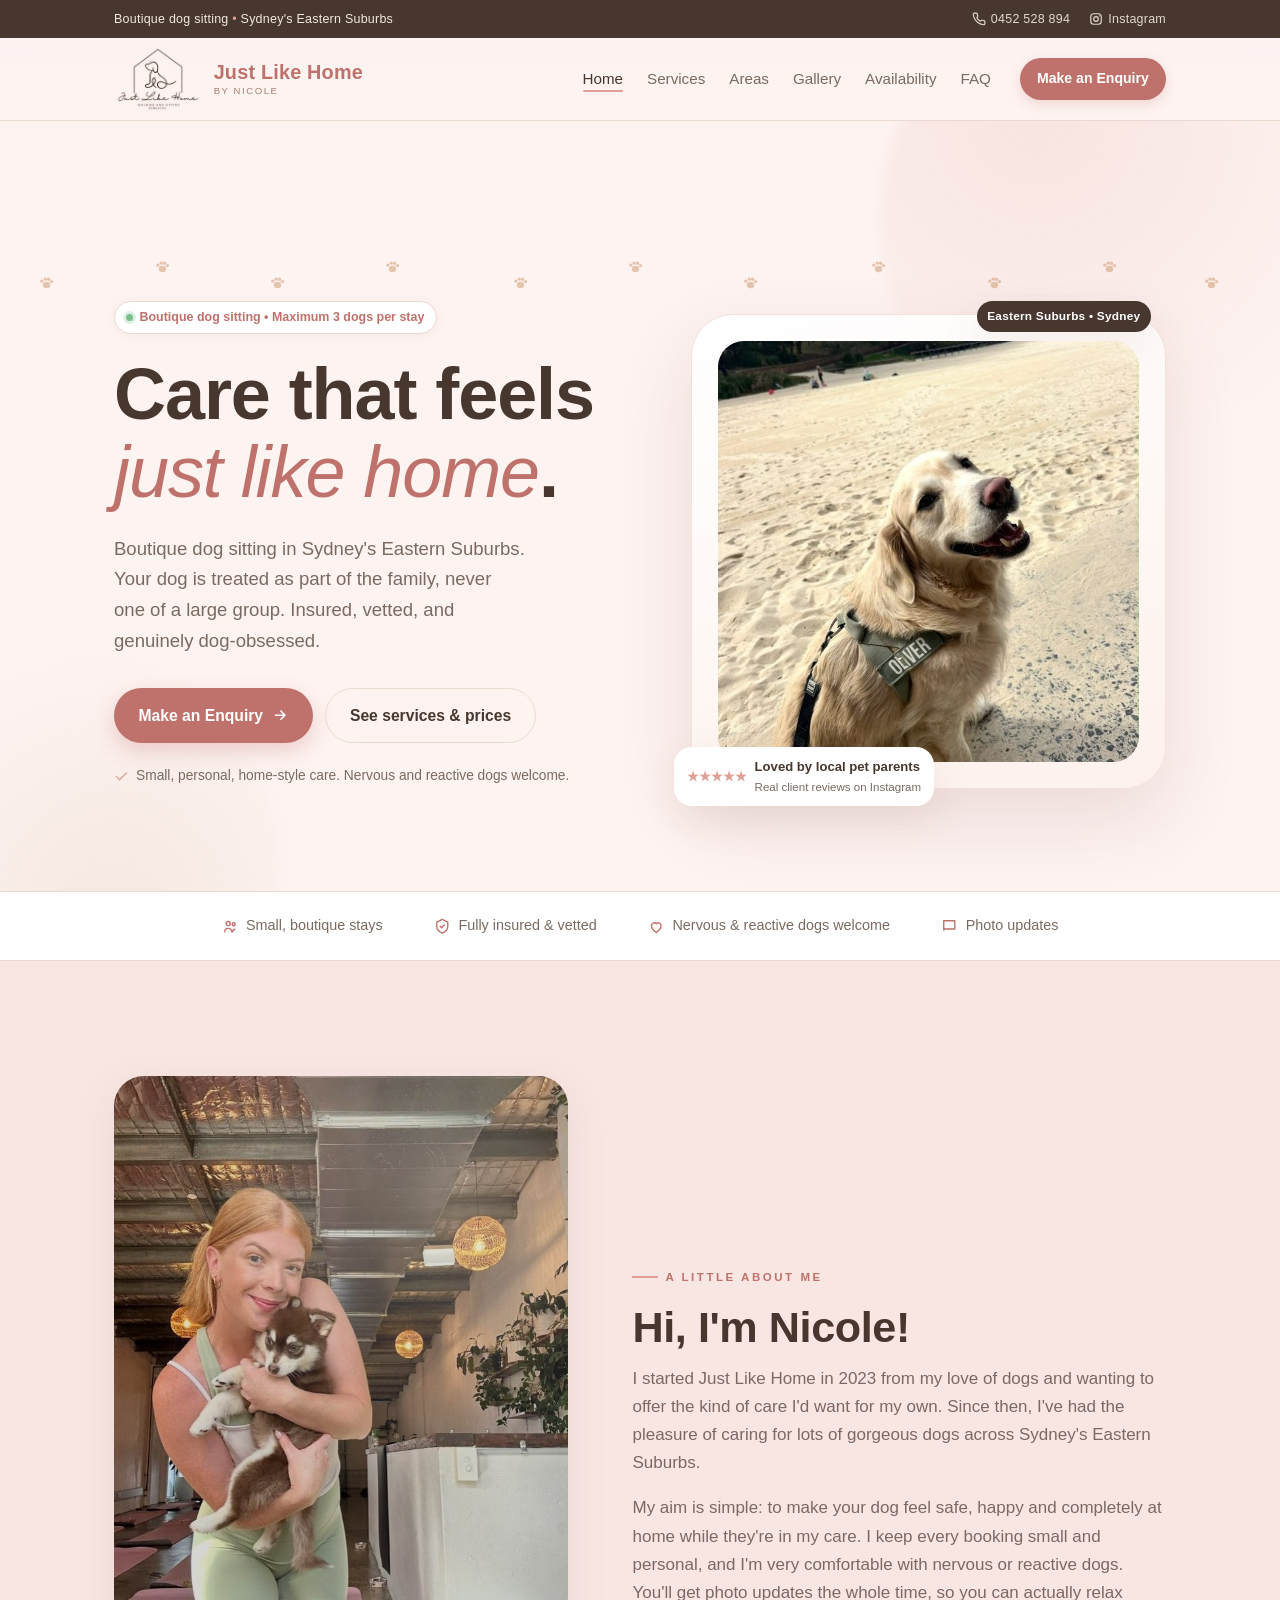
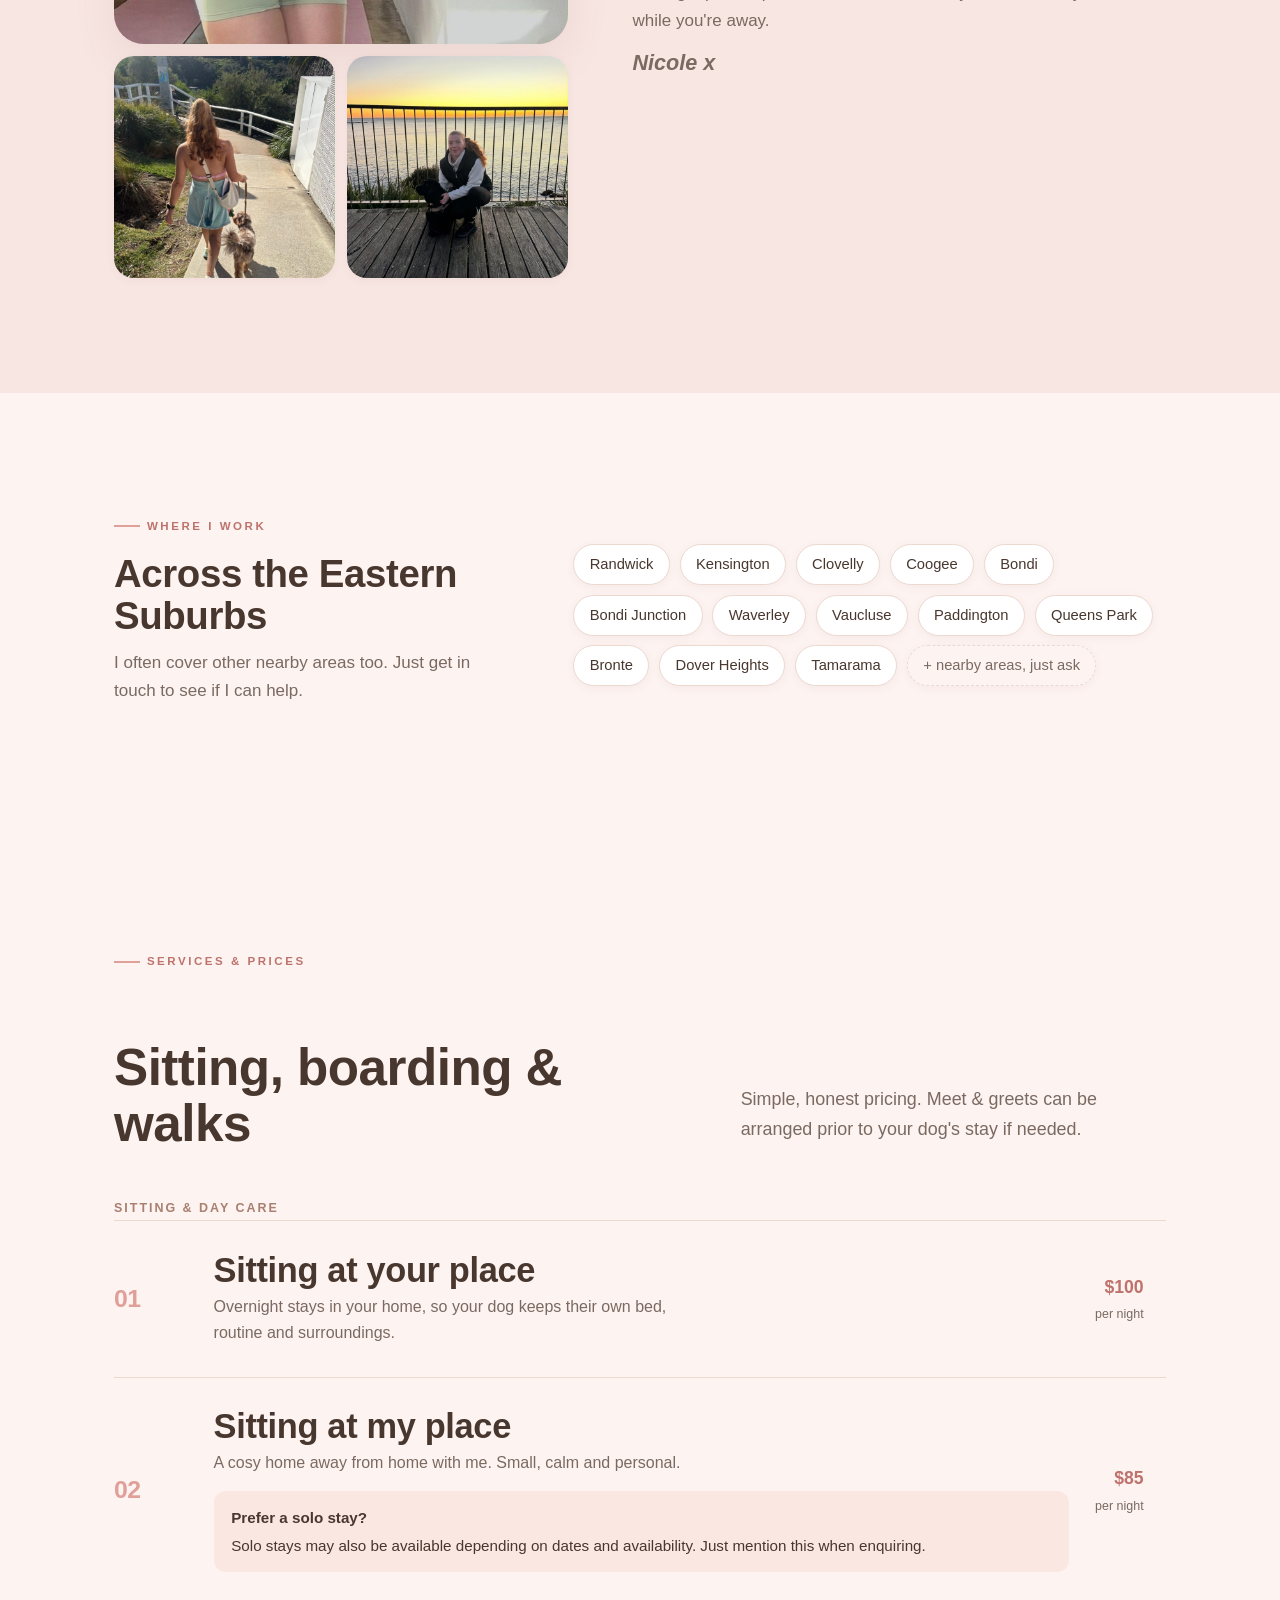
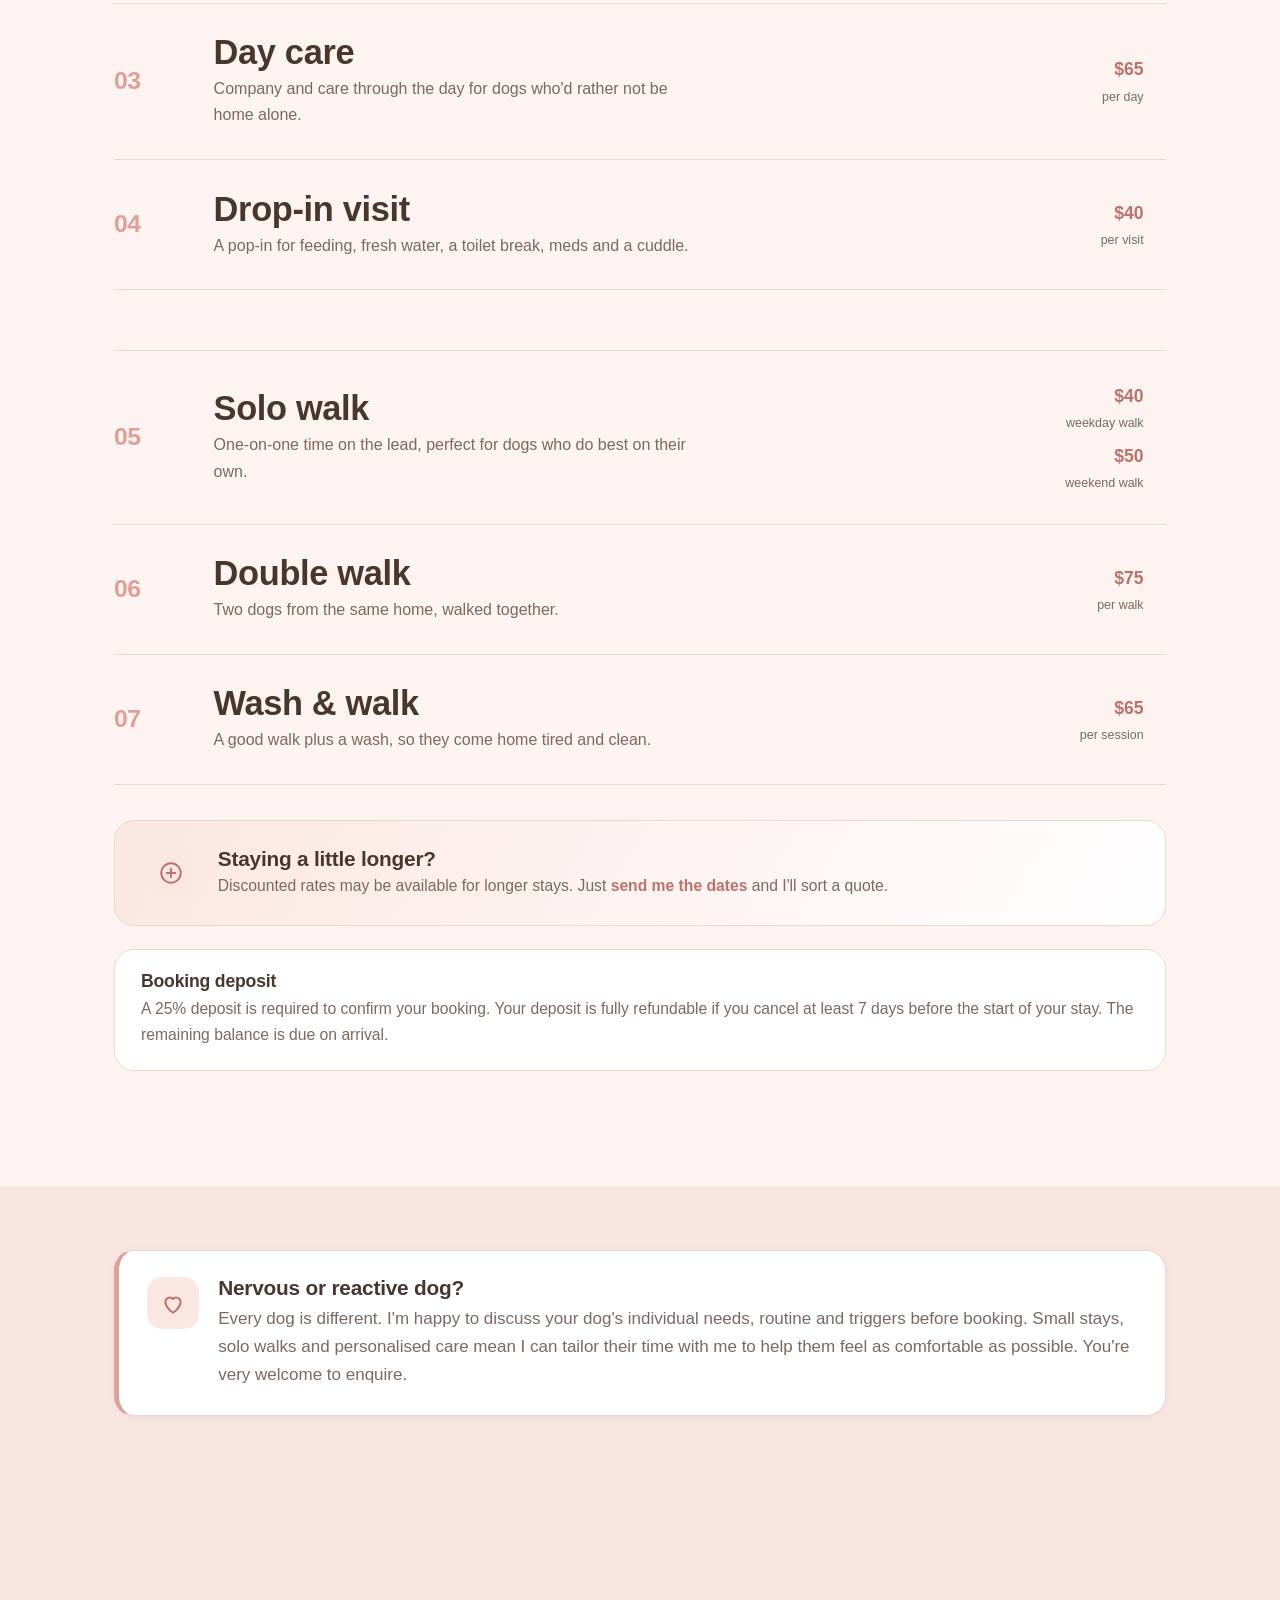
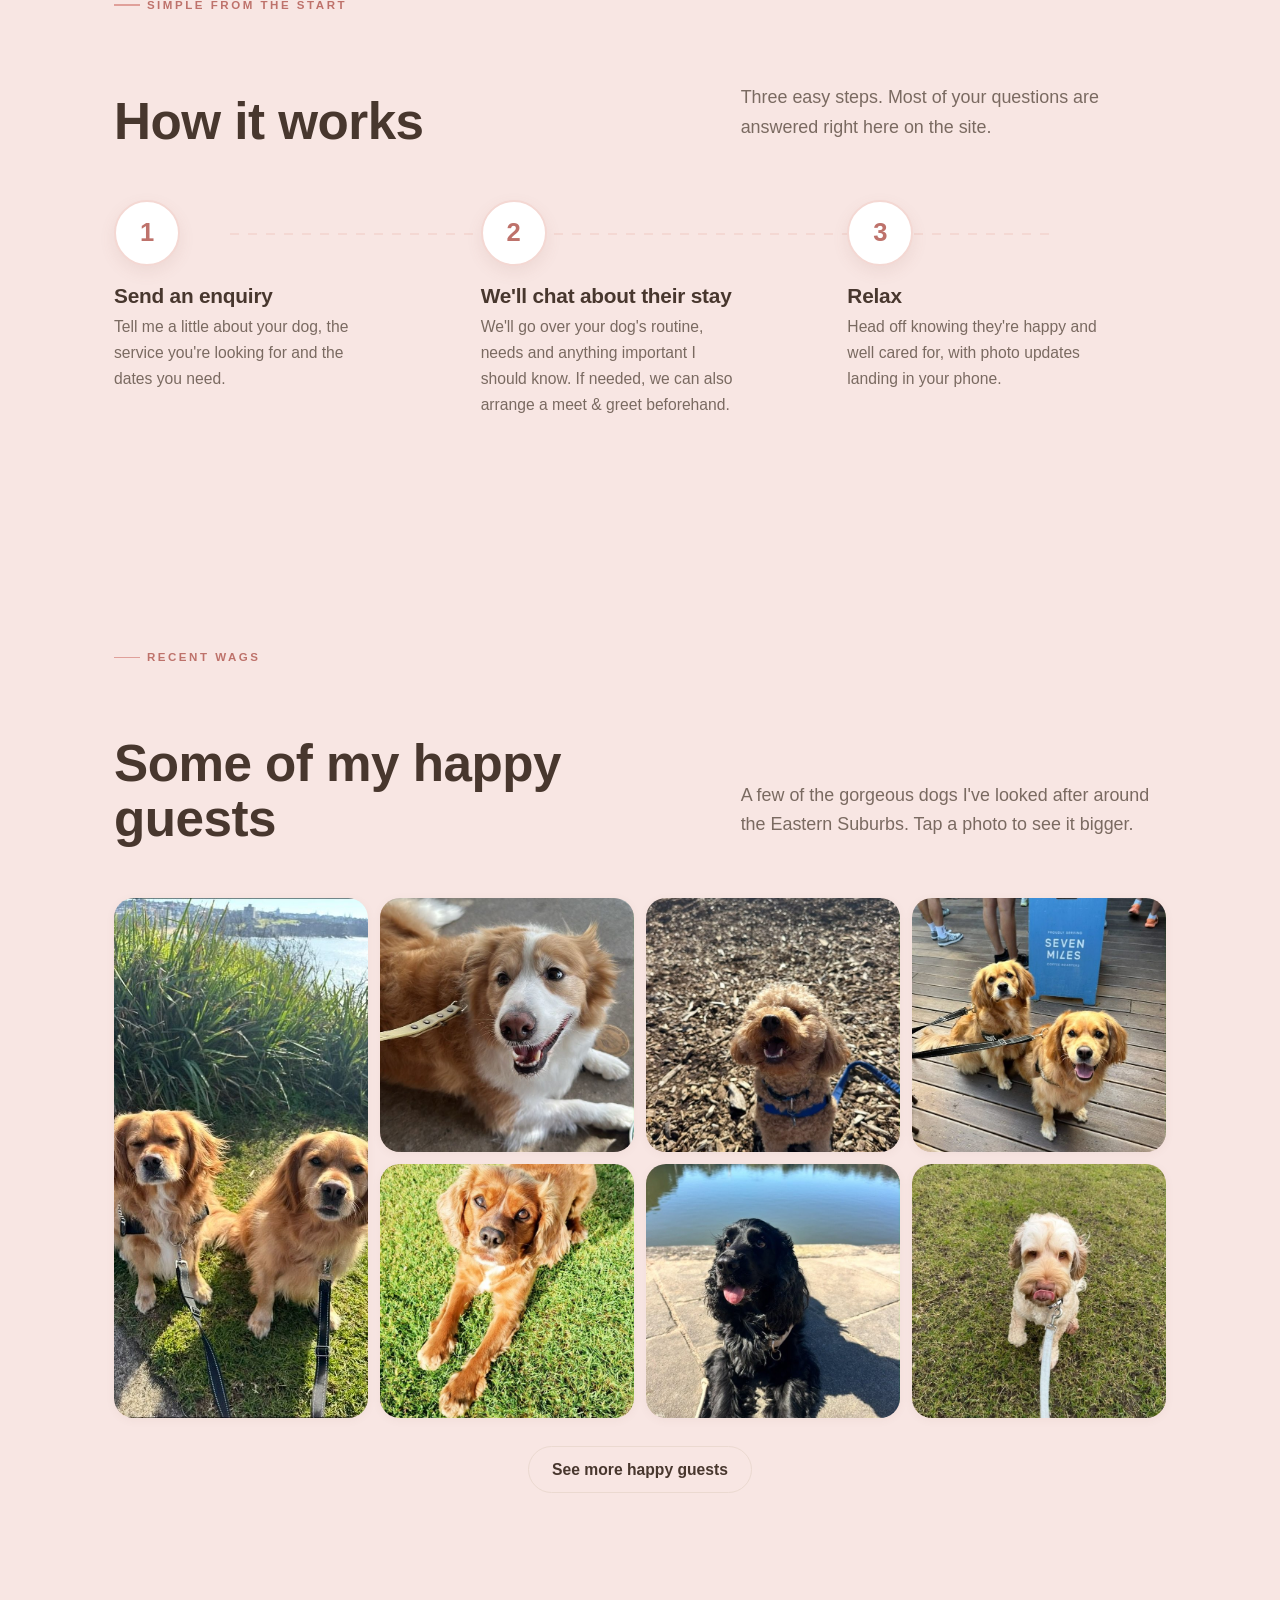
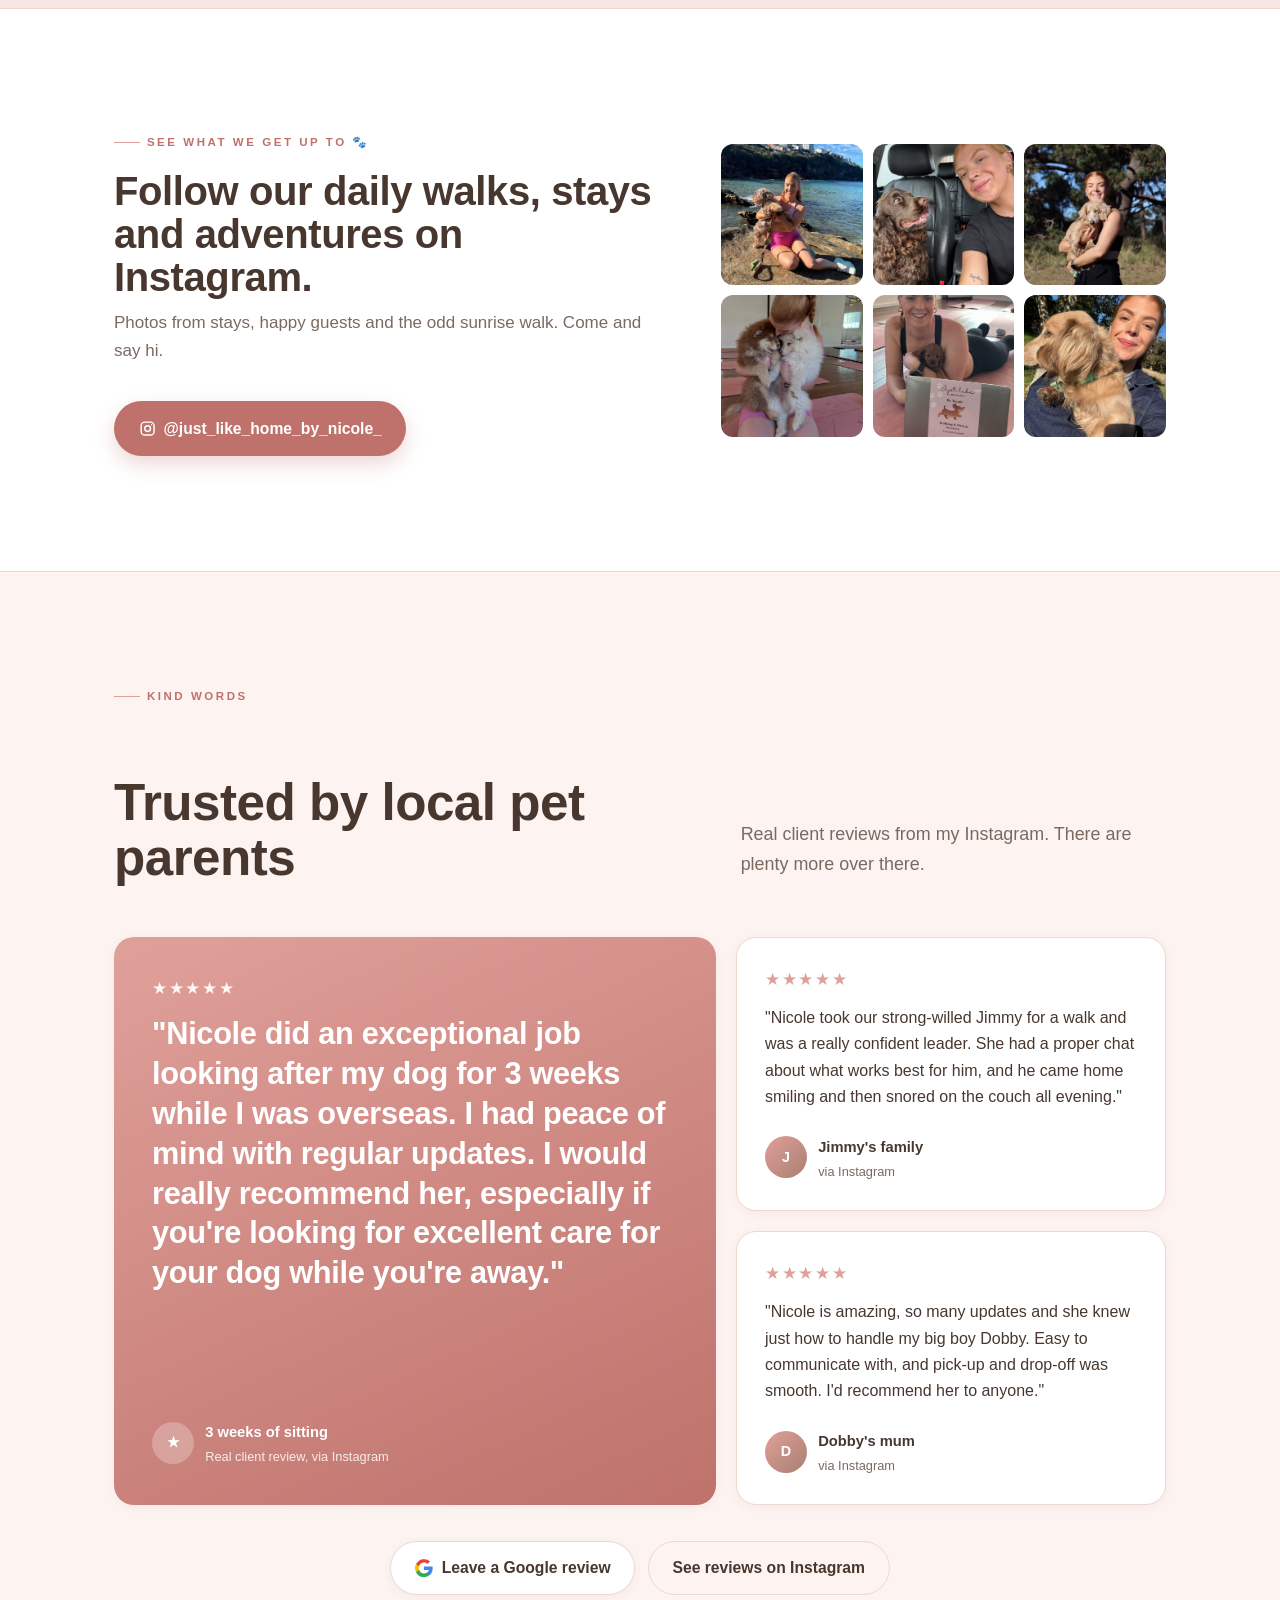
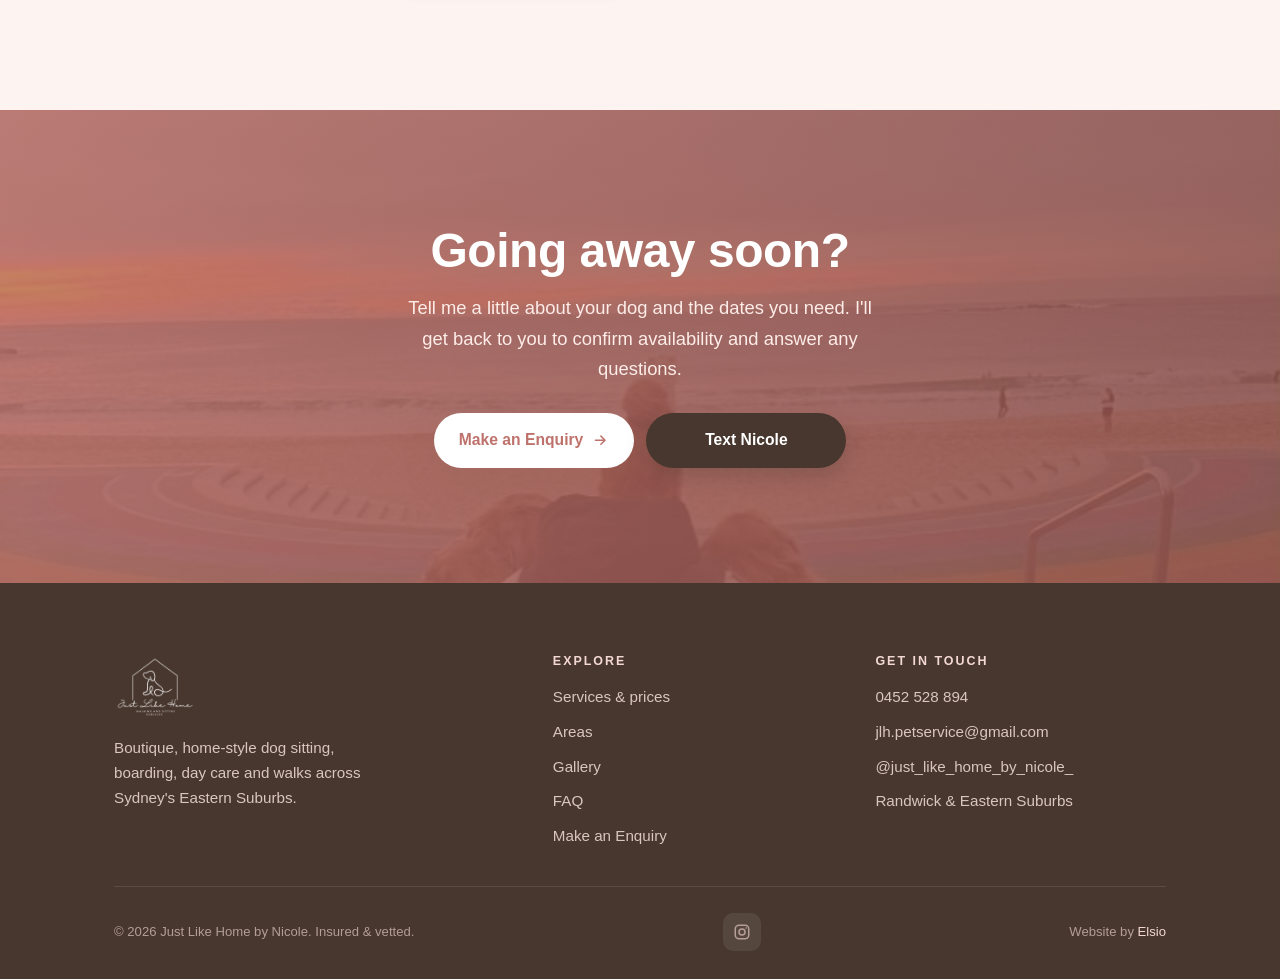
==== index.html @ bdd771c7 "Correct guide: Google reviews do not auto-appear on the site; record the live review link" ====
<!DOCTYPE html>
<html lang="en-AU">
<head>
  <meta charset="UTF-8">
  <meta name="viewport" content="width=device-width, initial-scale=1.0">
  <title>Just Like Home by Nicole | Boutique dog sitting, Eastern Suburbs Sydney</title>
  <meta name="description" content="Just Like Home by Nicole. Small-scale, personal dog sitting, boarding, day care and walks across Sydney's Eastern Suburbs. Maximum 3 dogs per stay. Insured and vetted.">
  <link rel="stylesheet" href="css/styles.css?v=9">
  <script>document.documentElement.className += ' js';</script>
</head>
<body>

  <!-- ===== Utility bar ===== -->
  <div class="util">
    <div class="container">
      <span>Boutique dog sitting <span class="util__dot">&bull;</span> Sydney's Eastern Suburbs</span>
      <span class="util__right">
        <a href="tel:0452528894" aria-label="Call or text Nicole"><svg viewBox="0 0 24 24" fill="none" stroke="currentColor" stroke-width="2" stroke-linecap="round" stroke-linejoin="round"><path d="M22 16.9v3a2 2 0 0 1-2.2 2 19.8 19.8 0 0 1-8.6-3 19.5 19.5 0 0 1-6-6 19.8 19.8 0 0 1-3-8.6A2 2 0 0 1 4.1 2h3a2 2 0 0 1 2 1.7c.1 1 .4 1.9.7 2.8a2 2 0 0 1-.5 2.1L8.1 9.9a16 16 0 0 0 6 6l1.3-1.2a2 2 0 0 1 2.1-.5c.9.3 1.8.6 2.8.7a2 2 0 0 1 1.7 2Z"/></svg> 0452 528 894</a>
        <a href="https://www.instagram.com/just_like_home_by_nicole_/" target="_blank" rel="noopener" aria-label="Instagram"><svg viewBox="0 0 24 24" fill="none" stroke="currentColor" stroke-width="2"><rect x="3" y="3" width="18" height="18" rx="5"/><circle cx="12" cy="12" r="4"/><circle cx="17.5" cy="6.5" r="1" fill="currentColor" stroke="none"/></svg> Instagram</a>
      </span>
    </div>
  </div>

  <!-- ===== Header ===== -->
  <header class="masthead">
    <div class="container">
      <a class="brand" href="index.html" aria-label="Just Like Home by Nicole, home">
        <img class="brand__logo" src="assets/brand/logo.png" alt="" width="375" height="291">
        <span class="brand__text"><span class="brand__name">Just Like Home</span><span class="brand__sub">by Nicole</span></span>
      </a>

      <nav class="nav" aria-label="Primary">
        <ul class="nav__links">
          <li><a href="index.html" aria-current="page">Home</a></li>
          <li><a href="index.html#services">Services</a></li>
          <li><a href="index.html#areas">Areas</a></li>
          <li><a href="index.html#gallery">Gallery</a></li>
          <li><a href="contact.html#availability">Availability</a></li>
          <li><a href="contact.html#faq">FAQ</a></li>
          <li class="nav__mobile-cta"><a class="btn" href="contact.html">Make an Enquiry</a></li>
        </ul>
        <a class="btn" href="contact.html">Make an Enquiry</a>
        <button class="nav-toggle" aria-label="Open menu" aria-expanded="false"><span></span></button>
      </nav>
    </div>
  </header>

  <!-- ===== HERO ===== -->
  <section class="hero">
    <div class="hero__bg">
      <div class="hero__blob b1"></div>
      <div class="hero__blob b2"></div>
    </div>
    <!-- dachshund walk-across: Nicole's mascot trots the full screen width, paw prints trail behind -->
    <div class="dxrun" aria-hidden="true">
      <span class="pp q01"><svg viewBox="0 0 24 24" fill="#C68B59"><ellipse cx="12" cy="15.5" rx="5.2" ry="4.6"/><circle cx="5.4" cy="10" r="2.4"/><circle cx="10" cy="7.2" r="2.4"/><circle cx="14.8" cy="7.4" r="2.4"/><circle cx="19" cy="10.6" r="2.3"/></svg></span>
      <span class="pp q02"><svg viewBox="0 0 24 24" fill="#C68B59"><ellipse cx="12" cy="15.5" rx="5.2" ry="4.6"/><circle cx="5.4" cy="10" r="2.4"/><circle cx="10" cy="7.2" r="2.4"/><circle cx="14.8" cy="7.4" r="2.4"/><circle cx="19" cy="10.6" r="2.3"/></svg></span>
      <span class="pp q03"><svg viewBox="0 0 24 24" fill="#C68B59"><ellipse cx="12" cy="15.5" rx="5.2" ry="4.6"/><circle cx="5.4" cy="10" r="2.4"/><circle cx="10" cy="7.2" r="2.4"/><circle cx="14.8" cy="7.4" r="2.4"/><circle cx="19" cy="10.6" r="2.3"/></svg></span>
      <span class="pp q04"><svg viewBox="0 0 24 24" fill="#C68B59"><ellipse cx="12" cy="15.5" rx="5.2" ry="4.6"/><circle cx="5.4" cy="10" r="2.4"/><circle cx="10" cy="7.2" r="2.4"/><circle cx="14.8" cy="7.4" r="2.4"/><circle cx="19" cy="10.6" r="2.3"/></svg></span>
      <span class="pp q05"><svg viewBox="0 0 24 24" fill="#C68B59"><ellipse cx="12" cy="15.5" rx="5.2" ry="4.6"/><circle cx="5.4" cy="10" r="2.4"/><circle cx="10" cy="7.2" r="2.4"/><circle cx="14.8" cy="7.4" r="2.4"/><circle cx="19" cy="10.6" r="2.3"/></svg></span>
      <span class="pp q06"><svg viewBox="0 0 24 24" fill="#C68B59"><ellipse cx="12" cy="15.5" rx="5.2" ry="4.6"/><circle cx="5.4" cy="10" r="2.4"/><circle cx="10" cy="7.2" r="2.4"/><circle cx="14.8" cy="7.4" r="2.4"/><circle cx="19" cy="10.6" r="2.3"/></svg></span>
      <span class="pp q07"><svg viewBox="0 0 24 24" fill="#C68B59"><ellipse cx="12" cy="15.5" rx="5.2" ry="4.6"/><circle cx="5.4" cy="10" r="2.4"/><circle cx="10" cy="7.2" r="2.4"/><circle cx="14.8" cy="7.4" r="2.4"/><circle cx="19" cy="10.6" r="2.3"/></svg></span>
      <span class="pp q08"><svg viewBox="0 0 24 24" fill="#C68B59"><ellipse cx="12" cy="15.5" rx="5.2" ry="4.6"/><circle cx="5.4" cy="10" r="2.4"/><circle cx="10" cy="7.2" r="2.4"/><circle cx="14.8" cy="7.4" r="2.4"/><circle cx="19" cy="10.6" r="2.3"/></svg></span>
      <span class="pp q09"><svg viewBox="0 0 24 24" fill="#C68B59"><ellipse cx="12" cy="15.5" rx="5.2" ry="4.6"/><circle cx="5.4" cy="10" r="2.4"/><circle cx="10" cy="7.2" r="2.4"/><circle cx="14.8" cy="7.4" r="2.4"/><circle cx="19" cy="10.6" r="2.3"/></svg></span>
      <span class="pp q10"><svg viewBox="0 0 24 24" fill="#C68B59"><ellipse cx="12" cy="15.5" rx="5.2" ry="4.6"/><circle cx="5.4" cy="10" r="2.4"/><circle cx="10" cy="7.2" r="2.4"/><circle cx="14.8" cy="7.4" r="2.4"/><circle cx="19" cy="10.6" r="2.3"/></svg></span>
      <span class="pp q11"><svg viewBox="0 0 24 24" fill="#C68B59"><ellipse cx="12" cy="15.5" rx="5.2" ry="4.6"/><circle cx="5.4" cy="10" r="2.4"/><circle cx="10" cy="7.2" r="2.4"/><circle cx="14.8" cy="7.4" r="2.4"/><circle cx="19" cy="10.6" r="2.3"/></svg></span>
      <div class="dxrun__walker"><div class="dxrun__gait"><div class="dxrun__dog"></div></div></div>
    </div>
    <div class="container">
      <div class="hero__copy">
        <span class="hero__tag"><span class="dot"></span> Boutique dog sitting &bull; Maximum 3 dogs per stay</span>
        <h1>Care that feels <em>just like home</em>.</h1>
        <p class="hero__sub">Boutique dog sitting in Sydney's Eastern Suburbs. Your dog is treated as part of the family, never one of a large group. Insured, vetted, and genuinely dog-obsessed.</p>
        <div class="hero__actions">
          <a class="btn" href="contact.html">Make an Enquiry
            <svg viewBox="0 0 24 24" fill="none" stroke="currentColor" stroke-width="2.2" stroke-linecap="round" stroke-linejoin="round"><path d="M5 12h14M13 6l6 6-6 6"/></svg>
          </a>
          <a class="btn btn--ghost" href="#services">See services &amp; prices</a>
        </div>
        <p class="hero__note">
          <svg viewBox="0 0 24 24" fill="none" stroke="currentColor" stroke-width="2" stroke-linecap="round" stroke-linejoin="round"><path d="M20 6 9 17l-5-5"/></svg>
          Small, personal, home-style care. Nervous and reactive dogs welcome.
        </p>
      </div>

      <div class="scene">
        <div class="scene__frame">
          <span class="scene__pill">Eastern Suburbs &bull; Sydney</span>
          <div class="scene__window">
            <img src="assets/photos/p01.jpg" alt="A happy golden retriever sitting on the beach on a walk with Nicole" loading="eager" width="1000" height="1000">
          </div>
          <div class="scene__badge">
            <span class="star">★★★★★</span>
            <span>Loved by local pet parents<small>Real client reviews on Instagram</small></span>
          </div>
        </div>
      </div>
    </div>
  </section>

  <!-- ===== Trust strip ===== -->
  <div class="trust">
    <div class="container">
      <span class="trust__item"><svg viewBox="0 0 24 24" fill="none" stroke="currentColor" stroke-width="2" stroke-linecap="round" stroke-linejoin="round"><circle cx="9" cy="8" r="3"/><circle cx="17" cy="9" r="2.2"/><path d="M4 20c0-3 2.2-5 5-5s5 2 5 5M15.5 20c0-2 1-3.5 3-3.7"/></svg> Small, boutique stays</span>
      <span class="trust__item"><svg viewBox="0 0 24 24" fill="none" stroke="currentColor" stroke-width="2" stroke-linecap="round" stroke-linejoin="round"><path d="M9 12l2 2 4-4"/><path d="M12 2 4 6v6c0 5 3.5 8 8 10 4.5-2 8-5 8-10V6Z"/></svg> Fully insured &amp; vetted</span>
      <span class="trust__item"><svg viewBox="0 0 24 24" fill="none" stroke="currentColor" stroke-width="2" stroke-linecap="round" stroke-linejoin="round"><path d="M12 21s-7-4.5-7-10a4 4 0 0 1 7-2.6A4 4 0 0 1 19 11c0 5.5-7 10-7 10Z"/></svg> Nervous &amp; reactive dogs welcome</span>
      <span class="trust__item"><svg viewBox="0 0 24 24" fill="none" stroke="currentColor" stroke-width="2" stroke-linecap="round" stroke-linejoin="round"><path d="M4 4h16v12H5.2L4 17.5Z"/></svg> Photo updates</span>
    </div>
  </div>

  <!-- ===== About Nicole ===== -->
  <section class="section about" id="about">
    <div class="container">
      <div class="about__media reveal">
        <div class="about__photo about__photo--main">
          <img src="assets/photos/p07.jpg" alt="Nicole cuddling a puppy">
        </div>
        <div class="about__thumbs">
          <img src="assets/photos/p20.jpg" alt="Nicole walking a dog along the coast" loading="lazy">
          <img src="assets/photos/p09.jpg" alt="Nicole crouched with a black spaniel at sunrise" loading="lazy">
        </div>
      </div>
      <div class="about__copy reveal">
        <span class="eyebrow">A little about me</span>
        <h2 class="about__hi">Hi, I'm Nicole!</h2>
        <p>I started Just Like Home in 2023 from my love of dogs and wanting to offer the kind of care I'd want for my own. Since then, I've had the pleasure of caring for lots of gorgeous dogs across Sydney's Eastern Suburbs.</p>
        <p>My aim is simple: to make your dog feel safe, happy and completely at home while they're in my care. I keep every booking small and personal, and I'm very comfortable with nervous or reactive dogs. You'll get photo updates the whole time, so you can actually relax while you're away.</p>
        <p class="sig">Nicole x</p>
      </div>
    </div>
  </section>

  <!-- ===== Service areas ===== -->
  <section class="section areas" id="areas">
    <div class="container">
      <div class="reveal">
        <span class="eyebrow">Where I work</span>
        <h2>Across the Eastern Suburbs</h2>
        <p>I often cover other nearby areas too. Just get in touch to see if I can help.</p>
      </div>
      <div class="chips reveal">
        <span class="chip">Randwick</span>
        <span class="chip">Kensington</span>
        <span class="chip">Clovelly</span>
        <span class="chip">Coogee</span>
        <span class="chip">Bondi</span>
        <span class="chip">Bondi Junction</span>
        <span class="chip">Waverley</span>
        <span class="chip">Vaucluse</span>
        <span class="chip">Paddington</span>
        <span class="chip">Queens Park</span>
        <span class="chip">Bronte</span>
        <span class="chip">Dover Heights</span>
        <span class="chip">Tamarama</span>
        <a class="chip chip--muted" href="contact.html">+ nearby areas, just ask</a>
      </div>
    </div>
  </section>

  <!-- ===== Services & prices ===== -->
  <section class="section svcs" id="services">
    <div class="container">
      <div class="head head--row reveal">
        <span class="eyebrow">Services &amp; prices</span>
        <h2>Sitting, boarding &amp; walks</h2>
        <p>Simple, honest pricing. Meet &amp; greets can be arranged prior to your dog's stay if needed.</p>
      </div>

      <h3 class="menu-cat reveal">Sitting &amp; day care</h3>
      <div class="menu reveal">
        <article class="menu__row">
          <span class="menu__num">01</span>
          <div class="menu__main">
            <h3>Sitting at your place</h3>
            <p>Overnight stays in your home, so your dog keeps their own bed, routine and surroundings.</p>
          </div>
          <span class="menu__price">$100<em>per night</em></span>
        </article>
        <article class="menu__row">
          <span class="menu__num">02</span>
          <div class="menu__main">
            <h3>Sitting at my place</h3>
            <p>A cosy home away from home with me. Small, calm and personal.</p>
            <div class="solo"><b>Prefer a solo stay?</b> Solo stays may also be available depending on dates and availability. Just mention this when enquiring.</div>
          </div>
          <span class="menu__price">$85<em>per night</em></span>
        </article>
        <article class="menu__row">
          <span class="menu__num">03</span>
          <div class="menu__main">
            <h3>Day care</h3>
            <p>Company and care through the day for dogs who'd rather not be home alone.</p>
          </div>
          <span class="menu__price">$65<em>per day</em></span>
        </article>
        <article class="menu__row">
          <span class="menu__num">04</span>
          <div class="menu__main">
            <h3>Drop-in visit</h3>
            <p>A pop-in for feeding, fresh water, a toilet break, meds and a cuddle.</p>
          </div>
          <span class="menu__price">$40<em>per visit</em></span>
        </article>
      </div>

      <h3 class="menu-cat reveal">Walks</h3>
      <div class="menu reveal">
        <article class="menu__row">
          <span class="menu__num">05</span>
          <div class="menu__main">
            <h3>Solo walk</h3>
            <p>One-on-one time on the lead, perfect for dogs who do best on their own.</p>
          </div>
          <span class="menu__price menu__price--dual">
            <span>$40<em>weekday walk</em></span>
            <span>$50<em>weekend walk</em></span>
          </span>
        </article>
        <article class="menu__row">
          <span class="menu__num">06</span>
          <div class="menu__main">
            <h3>Double walk</h3>
            <p>Two dogs from the same home, walked together.</p>
          </div>
          <span class="menu__price">$75<em>per walk</em></span>
        </article>
        <article class="menu__row">
          <span class="menu__num">07</span>
          <div class="menu__main">
            <h3>Wash &amp; walk</h3>
            <p>A good walk plus a wash, so they come home tired and clean.</p>
          </div>
          <span class="menu__price">$65<em>per session</em></span>
        </article>
      </div>

      <div class="menu__note reveal">
        <div class="svc__ic"><svg viewBox="0 0 24 24" fill="none" stroke="currentColor" stroke-width="1.8" stroke-linecap="round" stroke-linejoin="round"><path d="M12 8v8M8 12h8"/><circle cx="12" cy="12" r="9"/></svg></div>
        <div>
          <h3>Staying a little longer?</h3>
          <p>Discounted rates may be available for longer stays. Just <a href="contact.html" style="color:var(--rose-deep);font-weight:600;">send me the dates</a> and I'll sort a quote.</p>
        </div>
      </div>

      <div class="policy reveal">
        <h3>Booking deposit</h3>
        <p>A 25% deposit is required to confirm your booking. Your deposit is fully refundable if you cancel at least 7 days before the start of your stay. The remaining balance is due on arrival.</p>
      </div>
    </div>
  </section>

  <!-- ===== Nervous / reactive dogs ===== -->
  <section class="section" style="background:var(--cream-2);padding-block:clamp(40px,6vw,64px)">
    <div class="container">
      <div class="callout reveal">
        <div class="svc__ic"><svg viewBox="0 0 24 24" fill="none" stroke="currentColor" stroke-width="1.8" stroke-linecap="round" stroke-linejoin="round"><path d="M12 21s-7-4.5-7-10a4 4 0 0 1 7-2.6A4 4 0 0 1 19 11c0 5.5-7 10-7 10Z"/></svg></div>
        <div>
          <h3>Nervous or reactive dog?</h3>
          <p>Every dog is different. I'm happy to discuss your dog's individual needs, routine and triggers before booking. Small stays, solo walks and personalised care mean I can tailor their time with me to help them feel as comfortable as possible. You're very welcome to enquire.</p>
        </div>
      </div>
    </div>
  </section>

  <!-- ===== How it works ===== -->
  <section class="section how" id="how">
    <div class="container">
      <div class="head head--row reveal">
        <span class="eyebrow">Simple from the start</span>
        <h2>How it works</h2>
        <p>Three easy steps. Most of your questions are answered right here on the site.</p>
      </div>
      <div class="steps">
        <div class="step reveal">
          <div class="step__n">1</div>
          <h3>Send an enquiry</h3>
          <p>Tell me a little about your dog, the service you're looking for and the dates you need.</p>
        </div>
        <div class="step reveal">
          <div class="step__n">2</div>
          <h3>We'll chat about their stay</h3>
          <p>We'll go over your dog's routine, needs and anything important I should know. If needed, we can also arrange a meet &amp; greet beforehand.</p>
        </div>
        <div class="step reveal">
          <div class="step__n">3</div>
          <h3>Relax</h3>
          <p>Head off knowing they're happy and well cared for, with photo updates landing in your phone.</p>
        </div>
      </div>
    </div>
  </section>

  <!-- ===== Gallery ===== -->
  <section class="section gallery" id="gallery">
    <div class="container">
      <div class="head head--row reveal">
        <span class="eyebrow">Recent wags</span>
        <h2>Some of my happy guests</h2>
        <p>A few of the gorgeous dogs I've looked after around the Eastern Suburbs. Tap a photo to see it bigger.</p>
      </div>
      <div class="gallery__grid reveal">
        <figure class="tall"><img src="assets/photos/p04.jpg" alt="Two golden dogs on a walk by the water" loading="lazy"></figure>
        <figure><img src="assets/photos/p11.jpg" alt="A happy dog smiling on the footpath" loading="lazy"></figure>
        <figure><img src="assets/photos/p13.jpg" alt="A curly cavoodle out on a walk" loading="lazy"></figure>
        <figure><img src="assets/photos/p15.jpg" alt="Two dogs waiting outside a cafe" loading="lazy"></figure>
        <figure><img src="assets/photos/p31.jpg" alt="A golden retriever relaxing on the grass" loading="lazy"></figure>
        <figure><img src="assets/photos/p03.jpg" alt="A black cocker spaniel by the water" loading="lazy"></figure>
        <figure><img src="assets/photos/p21.jpg" alt="A cavoodle puppy on the grass" loading="lazy"></figure>
        <figure class="more"><img src="assets/photos/p10.jpg" alt="A chocolate spaniel with a top-knot by the beach" loading="lazy"></figure>
        <figure class="more"><img src="assets/photos/p12.jpg" alt="A chocolate spaniel sitting by a brick wall" loading="lazy"></figure>
        <figure class="more"><img src="assets/photos/p18.jpg" alt="Two golden dogs sitting on the grass" loading="lazy"></figure>
        <figure class="more"><img src="assets/photos/p24.jpg" alt="A dachshund in a plaid harness" loading="lazy"></figure>
        <figure class="more"><img src="assets/photos/p25.jpg" alt="A chocolate spaniel on the beach" loading="lazy"></figure>
        <figure class="more"><img src="assets/photos/p26.jpg" alt="A dachshund on a walk" loading="lazy"></figure>
        <figure class="more"><img src="assets/photos/p27.jpg" alt="A black puppy with toys" loading="lazy"></figure>
        <figure class="more"><img src="assets/photos/p28.jpg" alt="A dachshund out on a walk" loading="lazy"></figure>
        <figure class="more"><img src="assets/photos/p30.jpg" alt="A cavalier relaxing on the couch" loading="lazy"></figure>
        <figure class="more"><img src="assets/photos/p05.jpg" alt="A black cocker spaniel outside a cafe" loading="lazy"></figure>
        <figure class="more"><img src="assets/photos/p14.jpg" alt="A chocolate spaniel indoors" loading="lazy"></figure>
        <figure class="more"><img src="assets/photos/p06.jpg" alt="A black spaniel watching the sunrise over the ocean" loading="lazy"></figure>
      </div>
      <div class="gallery__actions">
        <button class="btn btn--ghost" type="button" id="galleryMore">See more happy guests</button>
      </div>
    </div>
  </section>

  <!-- ===== Instagram ===== -->
  <section class="section ig">
    <div class="container">
      <div class="reveal">
        <span class="eyebrow">See what we get up to 🐾</span>
        <h2>Follow our daily walks, stays and adventures on Instagram.</h2>
        <p>Photos from stays, happy guests and the odd sunrise walk. Come and say hi.</p>
        <a class="btn ig__handle" href="https://www.instagram.com/just_like_home_by_nicole_/" target="_blank" rel="noopener">
          <svg viewBox="0 0 24 24" fill="none" stroke="currentColor" stroke-width="2"><rect x="3" y="3" width="18" height="18" rx="5"/><circle cx="12" cy="12" r="4"/><circle cx="17.5" cy="6.5" r="1" fill="currentColor" stroke="none"/></svg>
          @just_like_home_by_nicole_
        </a>
      </div>
      <a class="ig__strip reveal" href="https://www.instagram.com/just_like_home_by_nicole_/" target="_blank" rel="noopener" aria-label="Open Instagram">
        <img src="assets/photos/p22.jpg" alt="" loading="lazy">
        <img src="assets/photos/p29.jpg" alt="" loading="lazy">
        <img src="assets/photos/p32.jpg" alt="" loading="lazy">
        <img src="assets/photos/p16.jpg" alt="" loading="lazy">
        <img src="assets/photos/p19.jpg" alt="" loading="lazy">
        <img src="assets/photos/p23.jpg" alt="" loading="lazy">
      </a>
    </div>
  </section>

  <!-- ===== Reviews ===== -->
  <section class="section revs" id="reviews">
    <div class="container">
      <div class="head head--row reveal">
        <span class="eyebrow">Kind words</span>
        <h2>Trusted by local pet parents</h2>
        <p>Real client reviews from my Instagram. There are plenty more over there.</p>
      </div>
      <div class="rev-grid">
        <article class="rev rev--feature reveal">
          <div>
            <div class="rev__stars">★★★★★</div>
            <p>"Nicole did an exceptional job looking after my dog for 3 weeks while I was overseas. I had peace of mind with regular updates. I would really recommend her, especially if you're looking for excellent care for your dog while you're away."</p>
          </div>
          <div class="rev__who"><div class="rev__av">★</div><div><b>3 weeks of sitting</b><small>Real client review, via Instagram</small></div></div>
        </article>
        <article class="rev reveal">
          <div class="rev__stars">★★★★★</div>
          <p>"Nicole took our strong-willed Jimmy for a walk and was a really confident leader. She had a proper chat about what works best for him, and he came home smiling and then snored on the couch all evening."</p>
          <div class="rev__who"><div class="rev__av">J</div><div><b>Jimmy's family</b><small>via Instagram</small></div></div>
        </article>
        <article class="rev reveal">
          <div class="rev__stars">★★★★★</div>
          <p>"Nicole is amazing, so many updates and she knew just how to handle my big boy Dobby. Easy to communicate with, and pick-up and drop-off was smooth. I'd recommend her to anyone."</p>
          <div class="rev__who"><div class="rev__av">D</div><div><b>Dobby's mum</b><small>via Instagram</small></div></div>
        </article>
      </div>
      <div class="rev-actions">
        <a class="btn btn--google" href="https://g.page/r/Cch0vRdtMHSeEBM/review" target="_blank" rel="noopener"><svg viewBox="0 0 24 24" aria-hidden="true"><path fill="#4285F4" d="M23.5 12.3c0-.8-.1-1.6-.2-2.3H12v4.5h6.5a5.6 5.6 0 0 1-2.4 3.7v3h3.9c2.3-2.1 3.5-5.2 3.5-8.9Z"/><path fill="#34A853" d="M12 24c3.2 0 5.9-1.1 7.9-2.9l-3.9-3c-1.1.7-2.5 1.2-4 1.2-3.1 0-5.7-2.1-6.6-4.9H1.4v3.1A12 12 0 0 0 12 24Z"/><path fill="#FBBC05" d="M5.4 14.4a7.2 7.2 0 0 1 0-4.6V6.7H1.4a12 12 0 0 0 0 10.8l4-3.1Z"/><path fill="#EA4335" d="M12 4.8c1.8 0 3.4.6 4.6 1.8l3.4-3.4A12 12 0 0 0 1.4 6.7l4 3.1C6.3 6.9 8.9 4.8 12 4.8Z"/></svg> Leave a Google review</a>
        <a class="btn btn--ghost" href="https://www.instagram.com/just_like_home_by_nicole_/" target="_blank" rel="noopener">See reviews on Instagram</a>
      </div>
    </div>
  </section>

  <!-- ===== CTA band ===== -->
  <section class="section cta">
    <div class="cta__bg"><img src="assets/photos/p17.jpg" alt="Nicole sitting with two golden retrievers watching the sunset at the beach"></div>
    <div class="container">
      <h2>Going away soon?</h2>
      <p>Tell me a little about your dog and the dates you need. I'll get back to you to confirm availability and answer any questions.</p>
      <div class="cta__actions">
        <a class="btn btn--white" href="contact.html">Make an Enquiry
          <svg viewBox="0 0 24 24" fill="none" stroke="currentColor" stroke-width="2.2" stroke-linecap="round" stroke-linejoin="round"><path d="M5 12h14M13 6l6 6-6 6"/></svg>
        </a>
        <a class="btn btn--text" href="sms:0452528894">Text Nicole</a>
      </div>
    </div>
  </section>

  <!-- ===== Footer ===== -->
  <footer class="foot">
    <div class="container">
      <div class="foot__top">
        <div class="foot__brand">
          <a class="brand" href="index.html" aria-label="Just Like Home by Nicole, home">
            <img class="brand__logo" src="assets/brand/logo.png" alt="Just Like Home" style="height:64px;filter:brightness(0) invert(1);opacity:.92">
          </a>
          <p>Boutique, home-style dog sitting, boarding, day care and walks across Sydney's Eastern Suburbs.</p>
        </div>
        <div>
          <h4>Explore</h4>
          <ul>
            <li><a href="index.html#services">Services &amp; prices</a></li>
            <li><a href="index.html#areas">Areas</a></li>
            <li><a href="index.html#gallery">Gallery</a></li>
            <li><a href="contact.html#faq">FAQ</a></li>
            <li><a href="contact.html">Make an Enquiry</a></li>
          </ul>
        </div>
        <div>
          <h4>Get in touch</h4>
          <ul>
            <li><a href="tel:0452528894">0452 528 894</a></li>
            <li><a href="mailto:jlh.petservice@gmail.com">jlh.petservice@gmail.com</a></li>
            <li><a href="https://www.instagram.com/just_like_home_by_nicole_/" target="_blank" rel="noopener">@just_like_home_by_nicole_</a></li>
            <li>Randwick &amp; Eastern Suburbs</li>
          </ul>
        </div>
      </div>
      <div class="foot__bottom">
        <span>© <span id="yr"></span> Just Like Home by Nicole. Insured &amp; vetted.</span>
        <div class="foot__social">
          <a href="https://www.instagram.com/just_like_home_by_nicole_/" target="_blank" rel="noopener" aria-label="Instagram"><svg viewBox="0 0 24 24" fill="none" stroke="currentColor" stroke-width="2"><rect x="3" y="3" width="18" height="18" rx="5"/><circle cx="12" cy="12" r="4"/><circle cx="17.5" cy="6.5" r="1" fill="currentColor" stroke="none"/></svg></a>
        </div>
        <span>Website by <a href="https://elsio.com.au" target="_blank" rel="noopener" style="color:var(--blush)">Elsio</a></span>
      </div>
    </div>
  </footer>

  <!-- lightbox -->
  <div class="lightbox" id="lightbox" role="dialog" aria-modal="true" aria-label="Photo">
    <button class="lightbox__x" type="button" aria-label="Close">&times;</button>
    <img src="" alt="">
  </div>

  <script src="js/main.js"></script>
</body>
</html>
---- css/styles.css ----
/* ==========================================================================
   Just Like Home by Nicole - site styles
   Palette: warm cream + dusty rose + clay neutrals. Friendly, editorial.
   ========================================================================== */

:root{
  --cream:      #FDF3F1;
  --cream-2:    #F8E6E3;
  --blush:      #F4D8D3;
  --blush-2:    #FBE7E2;
  --rose:       #E0A09A;
  --rose-deep:  #BE726B;
  --clay:       #A97F70;
  --ink:        #48372E;
  --ink-soft:   #7A6A61;
  --line:       #EBD9D0;
  --white:      #ffffff;

  --shadow-sm: 0 2px 10px rgba(120,80,70,.06);
  --shadow-md: 0 14px 40px rgba(150,95,85,.12);
  --shadow-lg: 0 30px 70px rgba(150,95,85,.16);

  --r-sm: 12px;
  --r-md: 20px;
  --r-lg: 30px;
  --r-xl: 42px;

  --maxw: 1180px;
  --pad: clamp(20px, 5vw, 64px);

  --f-display: Arial, Helvetica, sans-serif;
  --f-body: Arial, Helvetica, sans-serif;
  --f-hand: Arial, Helvetica, sans-serif;
}

*,*::before,*::after{ box-sizing:border-box; }
/* let grid/flex children shrink below their content width on small screens */
.container > *, .rev-grid > *, .head--row > *, .why__grid > *, .about .container > *, .book .container > *{ min-width:0; }
h1,h2,h3{ overflow-wrap:break-word; }
html{ scroll-behavior:smooth; -webkit-text-size-adjust:100%; }
body{
  margin:0;
  font-family:var(--f-body);
  color:var(--ink);
  background:var(--cream);
  line-height:1.65;
  font-size:17px;
  -webkit-font-smoothing:antialiased;
  overflow-x:hidden;
}
img{ max-width:100%; display:block; }
a{ color:inherit; text-decoration:none; }
h1,h2,h3,h4{ font-family:var(--f-display); font-weight:600; line-height:1.08; margin:0; letter-spacing:-.01em; }
p{ margin:0 0 1em; }

.container{ width:100%; max-width:var(--maxw); margin-inline:auto; padding-inline:var(--pad); }
.section{ padding-block:clamp(64px,9vw,120px); position:relative; }

.eyebrow{
  font-family:var(--f-body); font-size:.72rem; font-weight:600;
  letter-spacing:.22em; text-transform:uppercase; color:var(--rose-deep);
  display:inline-flex; align-items:center; gap:.6em; margin-bottom:1.1rem;
}
.eyebrow::before{ content:""; width:26px; height:1.5px; background:var(--rose); display:inline-block; }
.eyebrow.center{ justify-content:center; }

.lead{ font-size:1.18rem; color:var(--ink-soft); max-width:52ch; }

/* ---------- buttons ---------- */
.btn{
  --bg:var(--rose-deep); --fg:#fff;
  display:inline-flex; align-items:center; gap:.55em;
  font-family:var(--f-body); font-weight:600; font-size:.98rem;
  padding:.85em 1.5em; border-radius:999px; cursor:pointer; border:1.5px solid transparent;
  background:var(--bg); color:var(--fg); transition:transform .2s ease, box-shadow .2s ease, background .2s ease;
  box-shadow:0 8px 20px rgba(193,112,106,.28);
}
.btn:hover{ transform:translateY(-2px); box-shadow:0 12px 26px rgba(193,112,106,.36); }
.btn--ghost{ background:transparent; color:var(--ink); border-color:var(--line); box-shadow:none; }
.btn--ghost:hover{ background:var(--white); border-color:var(--rose); box-shadow:var(--shadow-sm); }
.btn--white{ background:#fff; color:var(--rose-deep); box-shadow:var(--shadow-md); }
.btn svg{ width:1.05em; height:1.05em; }

/* ---------- top utility bar ---------- */
.util{ background:var(--ink); color:#F4E7E2; font-size:.78rem; letter-spacing:.02em; }
.util .container{ display:flex; justify-content:space-between; align-items:center; gap:1rem; min-height:38px; flex-wrap:wrap; }
.util a{ opacity:.9; } .util a:hover{ opacity:1; color:var(--blush); }
.util__dot{ color:var(--rose); }
.util__right{ display:flex; gap:1.2rem; align-items:center; }

/* ---------- header ---------- */
.masthead{ position:sticky; top:0; z-index:50; background:rgba(253,243,241,.85); backdrop-filter:blur(12px); border-bottom:1px solid var(--line); }
.masthead .container{ display:flex; align-items:center; justify-content:space-between; min-height:74px; gap:1rem; }
.brand{ display:flex; align-items:center; gap:.62rem; }
.brand__mark{ width:42px; height:42px; flex:none; }
.brand__text{ display:flex; flex-direction:column; line-height:1; }
.brand__name{ font-family:var(--f-display); font-size:1.24rem; font-weight:700; color:var(--rose-deep); letter-spacing:.01em; line-height:1; }
.brand__sub{ font-family:var(--f-display); font-size:.6rem; letter-spacing:.16em; text-transform:uppercase; color:var(--clay); margin-top:3px; }

.nav{ display:flex; align-items:center; gap:1.8rem; }
.nav__links{ display:flex; gap:1.5rem; list-style:none; margin:0; padding:0; }
.nav__links a{ font-size:.95rem; font-weight:500; color:var(--ink-soft); position:relative; padding:.2em 0; }
.nav__links a:hover, .nav__links a[aria-current="page"]{ color:var(--ink); }
.nav__links a::after{ content:""; position:absolute; left:0; bottom:-2px; height:2px; width:0; background:var(--rose); transition:width .25s ease; border-radius:2px; }
.nav__links a:hover::after, .nav__links a[aria-current="page"]::after{ width:100%; }
.nav-toggle{ display:none; width:44px; height:44px; border:1px solid var(--line); background:var(--white); border-radius:12px; cursor:pointer; position:relative; }
.nav-toggle span, .nav-toggle span::before, .nav-toggle span::after{ content:""; position:absolute; left:50%; top:50%; width:18px; height:2px; background:var(--ink); border-radius:2px; transform:translate(-50%,-50%); transition:.25s; }
.nav-toggle span::before{ transform:translate(-50%,-7px); }
.nav-toggle span::after{ transform:translate(-50%,5px); }
body.nav-open .nav-toggle span{ background:transparent; }
body.nav-open .nav-toggle span::before{ transform:translate(-50%,0) rotate(45deg); }
body.nav-open .nav-toggle span::after{ transform:translate(-50%,0) rotate(-45deg); }

/* ---------- HERO ---------- */
.hero{ position:relative; overflow:hidden; padding-top:clamp(10px,2vw,24px); padding-bottom:clamp(50px,7vw,90px); }
.hero__bg{ position:absolute; inset:0; z-index:0; pointer-events:none; }
.hero__blob{ position:absolute; border-radius:50%; filter:blur(6px); opacity:.55; }
.hero__blob.b1{ width:520px; height:520px; background:radial-gradient(circle at 30% 30%, var(--blush), transparent 70%); top:-160px; right:-120px; }
.hero__blob.b2{ width:420px; height:420px; background:radial-gradient(circle at 60% 60%, #F3E4DA, transparent 70%); bottom:-180px; left:-140px; opacity:.7; }
.hero .container{ position:relative; z-index:1; display:grid; grid-template-columns:1.05fr .95fr; gap:clamp(28px,4vw,64px); align-items:center; }

.hero__copy{ max-width:34rem; }
.hero__tag{
  display:inline-flex; align-items:center; gap:.5em; background:var(--white); border:1px solid var(--line);
  border-radius:999px; padding:.4em .9em; font-size:.78rem; font-weight:600; color:var(--rose-deep); box-shadow:var(--shadow-sm); margin-bottom:1.4rem;
}
.hero__tag .dot{ width:7px; height:7px; border-radius:50%; background:#7bbf8f; box-shadow:0 0 0 3px rgba(123,191,143,.25); }
.hero h1{ font-size:clamp(2.6rem,6vw,4.5rem); letter-spacing:-.015em; }
.hero h1 em{ font-style:italic; font-weight:500; color:var(--rose-deep); }
.hero h1 .hand{ font-family:var(--f-hand); font-style:normal; color:var(--rose); font-size:1.05em; }
.hero__sub{ font-size:1.16rem; color:var(--ink-soft); margin:1.4rem 0 2rem; max-width:40ch; }
.hero__actions{ display:flex; gap:.8rem; flex-wrap:wrap; align-items:center; }
.hero__note{ font-size:.86rem; color:var(--ink-soft); margin-top:1.4rem; display:flex; align-items:center; gap:.5em; }
.hero__note svg{ width:1.1em; height:1.1em; color:var(--rose); flex:none; }

/* hero art: cosy window scene */
.scene{ position:relative; }
.scene__frame{
  position:relative; background:linear-gradient(160deg,#fff,#FDF1EC); border-radius:var(--r-xl);
  padding:26px; box-shadow:var(--shadow-lg); border:1px solid #F2E1DA;
}
.scene__window{ position:relative; aspect-ratio:1/1; border-radius:26px; overflow:hidden;
  background:linear-gradient(180deg,#FCEDE7 0%, #F7DDD6 55%, #EFC9C0 100%); }
.scene svg{ position:absolute; inset:0; width:100%; height:100%; }
.breathe{ transform-box:fill-box; transform-origin:center; animation:breathe 4.2s ease-in-out infinite; }
@keyframes breathe{ 0%,100%{ transform:scaleY(1); } 50%{ transform:scaleY(1.035); } }
.floaty{ animation:floaty 6s ease-in-out infinite; transform-box:fill-box; transform-origin:center; }
.floaty.f2{ animation-delay:-2s; } .floaty.f3{ animation-delay:-4s; }
@keyframes floaty{ 0%,100%{ transform:translateY(0); opacity:.5;} 50%{ transform:translateY(-8px); opacity:.9;} }
.scene__badge{
  position:absolute; bottom:-18px; left:-18px; background:#fff; border-radius:18px; padding:.7em 1em;
  box-shadow:var(--shadow-md); display:flex; align-items:center; gap:.6em; font-size:.82rem; font-weight:600;
}
.scene__badge .star{ color:var(--rose); }
.scene__badge small{ display:block; font-weight:400; color:var(--ink-soft); font-size:.72rem; }
.scene__pill{
  position:absolute; top:-14px; right:14px; background:var(--ink); color:#fff; font-size:.74rem; font-weight:600;
  padding:.5em .9em; border-radius:999px; box-shadow:var(--shadow-md); letter-spacing:.02em;
}

/* ---------- trust strip ---------- */
.trust{ background:var(--white); border-block:1px solid var(--line); }
.trust .container{ display:flex; flex-wrap:wrap; justify-content:center; gap:clamp(1.2rem,4vw,3.4rem); padding-block:22px; }
.trust__item{ display:flex; align-items:center; gap:.55em; font-size:.9rem; font-weight:500; color:var(--ink-soft); }
.trust__item svg{ width:1.15em; height:1.15em; color:var(--rose-deep); flex:none; }

/* ---------- section heading block ---------- */
.head{ max-width:44rem; margin-bottom:clamp(2rem,4vw,3.4rem); }
.head h2{ font-size:clamp(2.1rem,4.2vw,3.2rem); }
.head p{ margin-top:1rem; color:var(--ink-soft); font-size:1.12rem; }
/* asymmetric editorial head: kicker full-width, heading left, intro offset right */
.head--row{ max-width:none; display:grid; grid-template-columns:1.15fr .85fr; gap:clamp(1rem,4vw,3.4rem); align-items:end; }
.head--row .eyebrow{ grid-column:1 / -1; }
.head--row h2{ grid-column:1; margin:0; }
.head--row p{ grid-column:2; margin:0; align-self:end; padding-bottom:.4rem; }
@media(max-width:760px){ .head--row{ grid-template-columns:1fr; } .head--row h2,.head--row p{ grid-column:1; } }

/* ---------- about ---------- */
.about{ background:var(--cream-2); }
.about .container{ display:grid; grid-template-columns:.92fr 1.08fr; gap:clamp(28px,5vw,72px); align-items:center; }
.about__photo--main{ aspect-ratio:1/1; }
.about__media{ position:relative; }
.about__photo{
  aspect-ratio:4/5; border-radius:var(--r-lg); background:
    linear-gradient(135deg,#F3D9D2,#E9BEB6);
  box-shadow:var(--shadow-md); display:grid; place-items:center; text-align:center; color:#fff; overflow:hidden; position:relative;
}
.about__photo span{ position:relative; z-index:1; font-family:var(--f-body); font-size:.8rem; letter-spacing:.15em; text-transform:uppercase; opacity:.85; }
.about__photo::after{ content:""; position:absolute; inset:0; background:radial-gradient(circle at 70% 20%, rgba(255,255,255,.35), transparent 55%); }
.about__stamp{ position:absolute; bottom:-22px; right:-14px; background:#fff; border-radius:50%; width:118px; height:118px; display:grid; place-items:center; text-align:center; box-shadow:var(--shadow-md); border:2px dashed var(--blush); }
.about__stamp b{ font-family:var(--f-display); font-size:1.7rem; color:var(--rose-deep); line-height:1; }
.about__stamp small{ font-size:.62rem; letter-spacing:.12em; text-transform:uppercase; color:var(--ink-soft); }
.sig{ font-family:var(--f-display); font-style:italic; font-weight:700; font-size:1.35rem; color:var(--rose-deep); line-height:1; margin-top:.6em; }
.about h2{ font-size:clamp(1.9rem,3.6vw,2.7rem); }
.about p{ color:var(--ink-soft); }

/* ---------- service areas band ---------- */
.areas{ background:var(--cream); }
.areas .container{ display:grid; grid-template-columns:.8fr 1.2fr; gap:clamp(1.5rem,5vw,4rem); align-items:center; }
.areas h2{ font-size:clamp(1.7rem,3.2vw,2.4rem); }
.areas p{ color:var(--ink-soft); margin-top:.8rem; }
.chips{ display:flex; flex-wrap:wrap; gap:.6rem; }
.chip{ background:var(--white); border:1px solid var(--line); border-radius:999px; padding:.5em 1.05em; font-size:.92rem; font-weight:500; color:var(--ink); box-shadow:var(--shadow-sm); }
.chip--muted{ background:transparent; border-style:dashed; color:var(--ink-soft); }
a.chip{ transition:background .2s, border-color .2s, color .2s, transform .2s; }
a.chip:hover{ background:var(--white); border-color:var(--rose); color:var(--rose-deep); transform:translateY(-1px); box-shadow:var(--shadow-sm); }
a.chip--muted:hover{ border-style:solid; }
.menu__price--dual{ display:flex; flex-direction:column; gap:.5rem; }
@media (max-width:760px){ .areas .container{ grid-template-columns:1fr; } }

/* ---------- services: editorial index / menu ---------- */
.svcs{ background:var(--cream); }
.menu-cat{ font-family:var(--f-body); font-size:.78rem; font-weight:700; letter-spacing:.16em; text-transform:uppercase; color:var(--clay); margin:2.6rem 0 .3rem; }
.menu{ border-top:1px solid var(--line); }
.menu__row{
  display:grid; grid-template-columns:74px 1fr auto; align-items:center; gap:1.6rem;
  padding:1.9rem 1.4rem 1.9rem 0; border-bottom:1px solid var(--line);
  position:relative; transition:padding .3s ease, background .35s ease;
}
.menu__row:hover{ background:linear-gradient(90deg,var(--blush-2) 0%, transparent 80%); padding-left:1.3rem; padding-right:1.6rem; }
.menu__num{ font-family:var(--f-display); font-weight:700; font-size:1.55rem; color:var(--rose); letter-spacing:-.02em; }
.menu__main h3{ font-size:clamp(1.5rem,3vw,2.15rem); margin-bottom:.3rem; }
.menu__main p{ color:var(--ink-soft); margin:0; max-width:56ch; font-size:1rem; }
.menu__price{ text-align:right; font-family:var(--f-display); font-weight:600; color:var(--rose-deep); font-size:1.1rem; white-space:nowrap; }
.menu__price em{ display:block; font-style:normal; font-weight:400; color:var(--ink-soft); font-size:.78rem; font-family:var(--f-body); margin-top:.15rem; }
.menu__go{ position:absolute; right:1.4rem; top:50%; transform:translateY(-50%) translateX(6px); opacity:0; color:var(--rose-deep); transition:.3s; }
.menu__row:hover .menu__go{ opacity:0; } /* reserved */
.menu__note{
  margin-top:2.2rem; background:linear-gradient(120deg,var(--blush-2),#fff); border:1px solid var(--line);
  border-radius:var(--r-md); padding:26px 30px; display:flex; gap:1.3rem; align-items:center;
}
.menu__note .svc__ic{ flex:none; margin:0; }
.menu__note h3{ font-size:1.3rem; margin-bottom:.2rem; }
.menu__note p{ margin:0; color:var(--ink-soft); font-size:.98rem; }
.svc__ic{ width:52px; height:52px; border-radius:15px; background:var(--blush-2); display:grid; place-items:center; }
.svc__ic svg{ width:26px; height:26px; color:var(--rose-deep); }
@media (max-width:640px){
  .menu__row{ grid-template-columns:44px 1fr; gap:1rem 1.1rem; padding-right:0; }
  .menu__price{ grid-column:2; text-align:left; font-size:1rem; }
  .menu__note{ flex-direction:column; align-items:flex-start; }
}

/* ---------- why (differentiator) ---------- */
.why{ background:var(--ink); color:#F6E9E4; }
.why h2{ color:#fff; } .why .eyebrow{ color:var(--blush); } .why .eyebrow::before{ background:var(--rose); }
.why__grid{ display:grid; grid-template-columns:1fr 1fr; gap:clamp(28px,5vw,64px); align-items:center; }
.why__list{ list-style:none; margin:1.6rem 0 0; padding:0; display:grid; gap:1.1rem; }
.why__list li{ display:flex; gap:.9rem; align-items:flex-start; }
.why__list .n{ font-family:var(--f-display); color:var(--rose); font-size:1.1rem; flex:none; width:1.6em; }
.why__list b{ display:block; color:#fff; font-weight:600; margin-bottom:.15em; }
.why__list span.t{ color:#D9C6C0; font-size:.96rem; }
.why__card{ background:rgba(255,255,255,.05); border:1px solid rgba(255,255,255,.12); border-radius:var(--r-lg); padding:34px; }
.why__quote{ font-family:var(--f-display); font-style:italic; font-weight:500; font-size:1.55rem; line-height:1.4; color:#fff; letter-spacing:-.005em; }
.why__by{ margin-top:1.2rem; font-size:.9rem; color:var(--blush); }

/* ---------- how it works ---------- */
.how{ background:var(--cream-2); }
.steps{ display:grid; grid-template-columns:repeat(3,1fr); gap:clamp(1.5rem,4vw,3rem); position:relative; margin-top:.5rem; }
.steps::before{ content:""; position:absolute; top:33px; left:11%; right:11%; height:2px;
  background:repeating-linear-gradient(90deg, var(--blush) 0 9px, transparent 9px 18px); }
.step{ position:relative; text-align:left; }
.step__n{ width:66px; height:66px; border-radius:50%; background:var(--white); border:2px solid var(--blush);
  color:var(--rose-deep); display:grid; place-items:center; font-family:var(--f-display); font-weight:700;
  font-size:1.6rem; line-height:1; margin-bottom:1.2rem; position:relative; z-index:1; box-shadow:0 6px 16px rgba(150,95,85,.10); }
.step h3{ font-size:1.3rem; margin-bottom:.4rem; }
.step p{ color:var(--ink-soft); font-size:.98rem; margin:0; max-width:30ch; }
.step__arrow{ display:none; }
@media (max-width:760px){ .steps{ grid-template-columns:1fr; } .steps::before{ display:none; } }

/* ---------- testimonials: one feature + two stacked ---------- */
.revs{ background:var(--cream); }
.rev-grid{ display:grid; grid-template-columns:1.4fr 1fr; grid-template-rows:auto auto; gap:20px; align-items:stretch; }
.rev{ background:var(--white); border:1px solid var(--line); border-radius:var(--r-md); padding:28px; box-shadow:var(--shadow-sm); }
.rev__stars{ color:var(--rose); letter-spacing:.1em; margin-bottom:.7rem; }
.rev p{ font-size:1rem; color:var(--ink); }
.rev__who{ display:flex; align-items:center; gap:.7rem; margin-top:1.4rem; }
.rev__av{ width:42px; height:42px; border-radius:50%; background:linear-gradient(135deg,var(--rose),var(--clay)); display:grid; place-items:center; color:#fff; font-weight:600; font-size:.9rem; }
.rev__who b{ font-size:.92rem; } .rev__who small{ display:block; color:var(--ink-soft); font-size:.8rem; }
.rev--feature{ grid-row:1 / span 2; display:flex; flex-direction:column; justify-content:space-between;
  background:linear-gradient(155deg,var(--rose) 0%, var(--rose-deep) 100%); border:0; color:#fff; padding:38px; }
.rev--feature .rev__stars{ color:#fff; opacity:.9; }
.rev--feature p{ font-family:var(--f-display); font-weight:600; font-size:clamp(1.5rem,2.4vw,2rem); line-height:1.3; color:#fff; letter-spacing:-.01em; }
.rev--feature .rev__who small, .rev--feature .rev__who b{ color:#fff; }
.rev--feature .rev__who small{ opacity:.85; }
.rev--feature .rev__av{ background:rgba(255,255,255,.25); }
@media (max-width:760px){ .rev-grid{ grid-template-columns:1fr; } .rev--feature{ grid-row:auto; } }

/* ---------- FAQ accordion ---------- */
.faq-wrap{ max-width:800px; margin-inline:auto; }
.faq{ border-bottom:1px solid var(--line); }
.faq__q{ width:100%; text-align:left; background:none; border:0; cursor:pointer; font-family:var(--f-display); font-size:1.22rem; color:var(--ink); padding:1.15em 3rem 1.15em 0; position:relative; }
.faq__q::after{ content:"+"; position:absolute; right:.4rem; top:50%; transform:translateY(-50%); font-family:var(--f-body); font-weight:400; font-size:1.5rem; color:var(--rose-deep); transition:transform .3s; }
.faq[open] .faq__q::after{ transform:translateY(-50%) rotate(45deg); }
.faq__a{ padding:0 3rem 1.3em 0; color:var(--ink-soft); }
.faq__a p{ margin:0; }
.faq[open] .faq__q{ color:var(--rose-deep); }

/* ---------- CTA band ---------- */
.cta{ background:linear-gradient(120deg,var(--rose) 0%, var(--rose-deep) 100%); color:#fff; text-align:center; border-radius:0; }
.cta .container{ position:relative; }
.cta h2{ color:#fff; font-size:clamp(2rem,4vw,3rem); }
.cta p{ color:#FDECE8; font-size:1.15rem; max-width:46ch; margin-inline:auto; margin-top:1rem; }
.cta__paws{ position:absolute; inset:0; overflow:hidden; opacity:.14; pointer-events:none; }

/* ---------- contact form (page 2) ---------- */
.book{ background:var(--cream); }
.book .container{ display:grid; grid-template-columns:.9fr 1.1fr; gap:clamp(28px,5vw,64px); align-items:start; }
.book__aside p{ color:var(--ink-soft); }
.book__contactlist{ list-style:none; padding:0; margin:1.6rem 0 0; display:grid; gap:1rem; }
.book__contactlist li{ display:flex; gap:.8rem; align-items:center; font-weight:500; }
.book__contactlist .ic{ width:42px; height:42px; border-radius:12px; background:var(--blush-2); display:grid; place-items:center; flex:none; }
.book__contactlist .ic svg{ width:20px; height:20px; color:var(--rose-deep); }
.book__contactlist small{ display:block; color:var(--ink-soft); font-weight:400; font-size:.82rem; }

.form{ background:var(--white); border:1px solid var(--line); border-radius:var(--r-lg); padding:clamp(24px,4vw,40px); box-shadow:var(--shadow-md); }
.form__row{ display:grid; grid-template-columns:1fr 1fr; gap:16px; }
.field{ margin-bottom:16px; }
.field label{ display:block; font-size:.82rem; font-weight:600; color:var(--ink); margin-bottom:.4em; letter-spacing:.01em; }
.field input, .field select, .field textarea{
  width:100%; font-family:var(--f-body); font-size:1rem; color:var(--ink); background:var(--cream);
  border:1.5px solid var(--line); border-radius:12px; padding:.8em .9em; transition:border-color .2s, background .2s;
}
.field input:focus, .field select:focus, .field textarea:focus{ outline:none; border-color:var(--rose); background:#fff; }
.field textarea{ resize:vertical; min-height:110px; }
.form__note{ font-size:.82rem; color:var(--ink-soft); margin-top:.4rem; }
.form__ok{ display:none; text-align:center; padding:1rem; background:var(--blush-2); border-radius:14px; color:var(--rose-deep); font-weight:600; margin-bottom:1rem; }
.form__ok.show{ display:block; }

/* ---------- page hero (simple) ---------- */
.pagehero{ background:linear-gradient(180deg,var(--blush-2),var(--cream)); text-align:center; padding-block:clamp(56px,8vw,96px); }
.pagehero h1{ font-size:clamp(2.4rem,5vw,3.6rem); }
.pagehero p{ color:var(--ink-soft); font-size:1.15rem; max-width:44ch; margin:1rem auto 0; }

/* ---------- footer ---------- */
.foot{ background:var(--ink); color:#D9C6C0; padding-block:clamp(48px,6vw,72px) 28px; }
.foot__top{ display:grid; grid-template-columns:1.4fr 1fr 1fr; gap:2rem; padding-bottom:2.4rem; border-bottom:1px solid rgba(255,255,255,.1); }
.foot__brand .brand__name{ color:#fff; } .foot__brand .brand__sub{ color:var(--rose); }
.foot__brand p{ margin-top:1rem; max-width:34ch; font-size:.95rem; }
.foot h4{ font-family:var(--f-body); font-size:.78rem; letter-spacing:.16em; text-transform:uppercase; color:var(--blush); margin-bottom:1rem; }
.foot ul{ list-style:none; margin:0; padding:0; display:grid; gap:.6rem; font-size:.95rem; }
.foot ul a:hover{ color:#fff; }
.foot__bottom{ display:flex; justify-content:space-between; align-items:center; gap:1rem; padding-top:1.6rem; font-size:.82rem; color:#B49E97; flex-wrap:wrap; }
.foot__bottom a:hover{ color:var(--blush); }
.foot__social{ display:flex; gap:.8rem; }
.foot__social a{ width:38px; height:38px; border-radius:10px; background:rgba(255,255,255,.08); display:grid; place-items:center; }
.foot__social a:hover{ background:var(--rose-deep); }
.foot__social svg{ width:18px; height:18px; }

/* ---------- reveal on scroll (only when JS is active; no-JS shows all) ---------- */
.js .reveal{ opacity:0; transform:translateY(22px); transition:opacity .7s ease, transform .7s ease; }
.js .reveal.in{ opacity:1; transform:none; }

/* ---------- real photos ---------- */
.scene__window img{ position:absolute; inset:0; width:100%; height:100%; object-fit:cover; }
.about__photo{ padding:0; }
.about__photo img{ position:absolute; inset:0; width:100%; height:100%; object-fit:cover; z-index:0; }

/* gallery strip */
.gallery{ background:var(--cream-2); }
.gallery__grid{ display:grid; grid-template-columns:repeat(4,1fr); grid-auto-rows:1fr; gap:12px; }
.gallery__grid figure{ margin:0; border-radius:var(--r-md); overflow:hidden; aspect-ratio:1/1; box-shadow:var(--shadow-sm); background:var(--blush); }
.gallery__grid img{ width:100%; height:100%; object-fit:cover; transition:transform .6s ease; display:block; }
.gallery__grid figure:hover img{ transform:scale(1.06); }
.gallery__grid figure.tall{ grid-row:span 2; aspect-ratio:auto; }
@media (max-width:700px){ .gallery__grid{ grid-template-columns:repeat(2,1fr); } .gallery__grid figure.tall{ grid-row:auto; aspect-ratio:1/1; } }

/* CTA with photo background */
.cta__bg{ position:absolute; inset:0; z-index:0; }
.cta__bg img{ width:100%; height:100%; object-fit:cover; object-position:center 38%; }
.cta__bg::after{ content:""; position:absolute; inset:0; background:linear-gradient(120deg, rgba(190,114,107,.85), rgba(150,84,78,.82)); }
.cta .container{ position:relative; z-index:1; }
.cta__actions{ display:flex; gap:.8rem; justify-content:center; align-items:center; flex-wrap:wrap; margin-top:1.8rem; }
.cta__actions .btn{ min-width:200px; justify-content:center; }

/* click-to-text / phone emphasis */
.btn--text{ background:var(--ink); color:#fff; box-shadow:0 8px 20px rgba(72,55,46,.28); }
.btn--text:hover{ background:#5a4538; }

/* ==========================================================================
   Dachshund walk-across (Nicole's Canva mascot)
   He trots the full width of the screen once on load, paw prints
   stamping behind him and staying as a trail.
   ========================================================================== */
.dxrun{ position:relative; height:clamp(96px,13vw,150px); margin-top:6px; pointer-events:none; }
.dxrun__walker{ position:absolute; bottom:6px; left:0; width:clamp(150px,17vw,210px); aspect-ratio:406/265;
  transform:translateX(-260px); animation:dxrun 9s linear .5s forwards; }
.dxrun__gait{ width:100%; height:100%; animation:dxgait .6s linear .5s 15; }
.dxrun__dog{ width:100%; height:100%; background:url("../assets/brand/dachshund.png") no-repeat center/contain; }
@keyframes dxrun{ from{ transform:translateX(-260px); } to{ transform:translateX(calc(100vw + 80px)); } }
/* trot: rock + step bounce combined so nothing fights over transform */
@keyframes dxgait{
  0%{ transform:rotate(0) translateY(0); }
  25%{ transform:rotate(-2.4deg) translateY(-4px); }
  50%{ transform:rotate(0) translateY(0); }
  75%{ transform:rotate(2.4deg) translateY(-4px); }
  100%{ transform:rotate(0) translateY(0); }
}
/* paw prints stamped along the way, staying as a trail */
.dxrun .pp{ position:absolute; width:17px; height:17px; opacity:0; }
.dxrun .pp svg{ width:100%; height:100%; display:block; }
.pp.q01{ left:3%;  bottom:10px; animation:dxpp .35s ease 1.6s forwards; }
.pp.q02{ left:12%; bottom:26px; animation:dxpp .35s ease 2.4s forwards; }
.pp.q03{ left:21%; bottom:10px; animation:dxpp .35s ease 3.2s forwards; }
.pp.q04{ left:30%; bottom:26px; animation:dxpp .35s ease 3.9s forwards; }
.pp.q05{ left:40%; bottom:10px; animation:dxpp .35s ease 4.7s forwards; }
.pp.q06{ left:49%; bottom:26px; animation:dxpp .35s ease 5.4s forwards; }
.pp.q07{ left:58%; bottom:10px; animation:dxpp .35s ease 6.1s forwards; }
.pp.q08{ left:68%; bottom:26px; animation:dxpp .35s ease 6.9s forwards; }
.pp.q09{ left:77%; bottom:10px; animation:dxpp .35s ease 7.6s forwards; }
.pp.q10{ left:86%; bottom:26px; animation:dxpp .35s ease 8.4s forwards; }
.pp.q11{ left:94%; bottom:10px; animation:dxpp .35s ease 9.1s forwards; }
@keyframes dxpp{ from{ opacity:0; transform:scale(.5); } to{ opacity:.45; transform:scale(1); } }
@media (prefers-reduced-motion:reduce){
  .dxrun__walker{ transform:translateX(4vw); animation:none; }
  .dxrun .pp{ opacity:.45; }
}

/* ---------- v5: header logo, icons ---------- */
.brand__logo{ height:68px; width:auto; display:block; filter:contrast(1.35) saturate(.9) brightness(.82); }
.masthead .nav > .btn{ padding:.6em 1.15em; font-size:.88rem; box-shadow:0 4px 12px rgba(193,112,106,.22); }
.masthead .container{ min-height:82px; }
.brand{ gap:.75rem; }
@media (max-width:720px){ .brand__logo{ height:54px; } .masthead .container{ min-height:74px; } body.nav-open .nav__links{ inset:74px 0 auto 0; } .brand__name{ font-size:1.05rem; } }
.util__right a{ display:inline-flex; align-items:center; gap:.4em; }
.util__right svg{ width:14px; height:14px; }

/* hero badge: on mobile, sit it below the photo instead of overlapping */
@media (max-width:900px){
  .scene__badge{ position:static; margin:14px auto 0; width:max-content; max-width:100%; }
  .scene__pill{ top:-12px; right:10px; }
}

/* ---------- about: bigger greeting + photo cluster ---------- */
.about__hi{ font-size:clamp(2.4rem,4.6vw,3.4rem); margin-bottom:.9rem; }
.about__photo--main{ aspect-ratio:4/5; }
.about__thumbs{ display:grid; grid-template-columns:1fr 1fr; gap:12px; margin-top:12px; }
.about__thumbs img{ width:100%; aspect-ratio:1/1; object-fit:cover; border-radius:var(--r-md); box-shadow:var(--shadow-sm); display:block; }

/* ---------- reactive dogs callout ---------- */
.callout{ background:var(--white); border:1px solid var(--line); border-left:5px solid var(--rose); border-radius:var(--r-md); padding:26px 28px; display:grid; grid-template-columns:auto 1fr; gap:1.2rem; align-items:start; box-shadow:var(--shadow-sm); }
.callout h3{ font-size:1.3rem; margin-bottom:.35rem; }
.callout p{ margin:0; color:var(--ink-soft); }
@media (max-width:640px){ .callout{ grid-template-columns:1fr; } }

/* ---------- deposit / booking info ---------- */
.policy{ margin-top:1.4rem; background:var(--white); border:1px solid var(--line); border-radius:var(--r-md); padding:22px 26px; }
.policy h3{ font-size:1.1rem; margin-bottom:.35rem; }
.policy p{ margin:0; color:var(--ink-soft); font-size:.98rem; }
.solo{ margin-top:.9rem; padding:.9rem 1.1rem; background:var(--blush-2); border-radius:12px; font-size:.95rem; color:var(--ink); }
.solo b{ display:block; margin-bottom:.15rem; }

/* ---------- gallery: expandable + lightbox ---------- */
.gallery__grid figure.more{ display:none; }
.gallery.expanded .gallery__grid figure.more{ display:block; }
.gallery__grid figure{ cursor:zoom-in; }
.gallery__actions{ text-align:center; margin-top:1.8rem; }
.gallery.expanded .gallery__actions{ display:none; }
.lightbox{ position:fixed; inset:0; background:rgba(40,28,24,.92); display:none; align-items:center; justify-content:center; z-index:1000; padding:20px; }
.lightbox.open{ display:flex; }
.lightbox img{ max-width:min(92vw,900px); max-height:88vh; border-radius:14px; box-shadow:0 30px 80px rgba(0,0,0,.5); }
.lightbox__x{ position:absolute; top:16px; right:18px; width:44px; height:44px; border-radius:50%; border:0; background:rgba(255,255,255,.14); color:#fff; font-size:26px; line-height:1; cursor:pointer; }
.lightbox__x:hover{ background:rgba(255,255,255,.28); }

/* ---------- availability calendar ---------- */
.avail{ background:var(--white); border-block:1px solid var(--line); }
.calwrap{ border:1px solid var(--line); border-radius:var(--r-md); overflow:hidden; box-shadow:var(--shadow-sm); background:#fff; }
.calwrap iframe{ display:block; width:100%; height:520px; border:0; }
.avail__note{ display:flex; gap:.6rem; align-items:flex-start; margin-top:1rem; color:var(--ink-soft); font-size:.92rem; }
.avail__note svg{ width:1.2em; height:1.2em; flex:none; color:var(--rose-deep); margin-top:.15em; }
@media (max-width:720px){ .calwrap iframe{ height:420px; } }

/* ---------- instagram band ---------- */
.ig{ background:var(--white); border-block:1px solid var(--line); }
.ig .container{ display:grid; grid-template-columns:1.1fr .9fr; gap:clamp(1.5rem,5vw,4rem); align-items:center; }
.ig h2{ font-size:clamp(1.8rem,3.4vw,2.5rem); }
.ig p{ color:var(--ink-soft); margin-top:.6rem; }
.ig__strip{ display:grid; grid-template-columns:repeat(3,1fr); gap:10px; }
.ig__strip img{ width:100%; aspect-ratio:1/1; object-fit:cover; border-radius:12px; display:block; }
.ig__handle{ display:inline-flex; align-items:center; gap:.5em; margin-top:1.2rem; }
.ig__handle svg{ width:1.1em; height:1.1em; }
@media (max-width:760px){ .ig .container{ grid-template-columns:1fr; } }

/* ---------- responsive ---------- */
@media (max-width:900px){
  .hero .container, .about .container, .why__grid, .book .container{ grid-template-columns:1fr; }
  .scene{ max-width:440px; margin-inline:auto; width:100%; }
  .about__media{ max-width:380px; }
  .svc-grid, .rev-grid, .steps{ grid-template-columns:1fr; }
  .step__arrow{ display:none !important; }
  .foot__top{ grid-template-columns:1fr 1fr; }
  .foot__brand{ grid-column:1 / -1; }
}
.nav__mobile-cta{ display:none; }
@media (max-width:720px){
  .nav__links, .util{ display:none; }
  .masthead .nav > .btn{ display:none; }   /* CTA moves into the menu on mobile */
  .nav-toggle{ display:block; }
  .nav{ gap:.6rem; }
  body.nav-open .nav__mobile-cta{ display:block; border-bottom:0 !important; padding-top:.9rem; }
  body.nav-open .nav__mobile-cta a{ display:inline-flex !important; }
  body.nav-open .nav__links{
    display:flex; position:fixed; inset:74px 0 auto 0; flex-direction:column; gap:0;
    background:var(--cream); border-bottom:1px solid var(--line); padding:1rem var(--pad) 1.4rem; box-shadow:var(--shadow-md);
  }
  body.nav-open .nav__links li{ border-bottom:1px solid var(--line); }
  body.nav-open .nav__links a{ display:block; padding:.9em 0; font-size:1.05rem; }
  .form__row{ grid-template-columns:1fr; }
  .hero__actions{ width:100%; }
}
@media (prefers-reduced-motion:reduce){
  *{ animation:none !important; transition:none !important; scroll-behavior:auto; }
  .reveal{ opacity:1; transform:none; }
}

/* ---------- handover guide page ---------- */
.guide{ max-width:820px; margin-inline:auto; }
.guide h2{ font-size:clamp(1.6rem,3.2vw,2.2rem); margin-top:2.6rem; }
.guide h3{ font-size:1.15rem; margin-top:1.6rem; }
.guide p, .guide li{ color:var(--ink-soft); }
.guide ol, .guide ul{ padding-left:1.3rem; }
.guide li{ margin-bottom:.55rem; }
.guide strong{ color:var(--ink); }
.gcard{ background:var(--white); border:1px solid var(--line); border-radius:var(--r-md); padding:24px 26px; margin:1.4rem 0; box-shadow:var(--shadow-sm); }
.gcard--warn{ border-left:5px solid var(--rose); background:linear-gradient(120deg,var(--blush-2),#fff); }
.gcard--do{ border-left:5px solid #7bbf8f; }
.gcard h3{ margin-top:0; }
.gcard p:last-child, .gcard ul:last-child, .gcard ol:last-child{ margin-bottom:0; }
.gsteps{ counter-reset:g; list-style:none; padding-left:0; }
.gsteps li{ position:relative; padding-left:2.6rem; margin-bottom:1rem; }
.gsteps li::before{ counter-increment:g; content:counter(g); position:absolute; left:0; top:-2px;
  width:1.85rem; height:1.85rem; border-radius:50%; background:var(--blush); color:var(--rose-deep);
  font-weight:700; font-size:.9rem; display:grid; place-items:center; }
.gtoc{ display:grid; gap:.5rem; margin:1.6rem 0 0; }
.gtoc a{ display:flex; gap:.7rem; align-items:center; padding:.8rem 1rem; background:var(--white);
  border:1px solid var(--line); border-radius:14px; font-weight:600; color:var(--ink); transition:.2s; }
.gtoc a:hover{ border-color:var(--rose); transform:translateX(3px); }
.gtoc span{ color:var(--rose-deep); font-weight:700; }
code{ background:var(--cream-2); padding:.15em .45em; border-radius:6px; font-size:.9em; word-break:break-all; }

/* ---------- Google review button ---------- */
.btn--google{ background:var(--white); color:var(--ink); border-color:var(--line); box-shadow:var(--shadow-sm); }
.btn--google:hover{ border-color:var(--rose); box-shadow:var(--shadow-md); }
.btn--google svg{ width:1.15em; height:1.15em; }
.rev-actions{ display:flex; gap:.8rem; justify-content:center; align-items:center; flex-wrap:wrap; margin-top:2.2rem; }
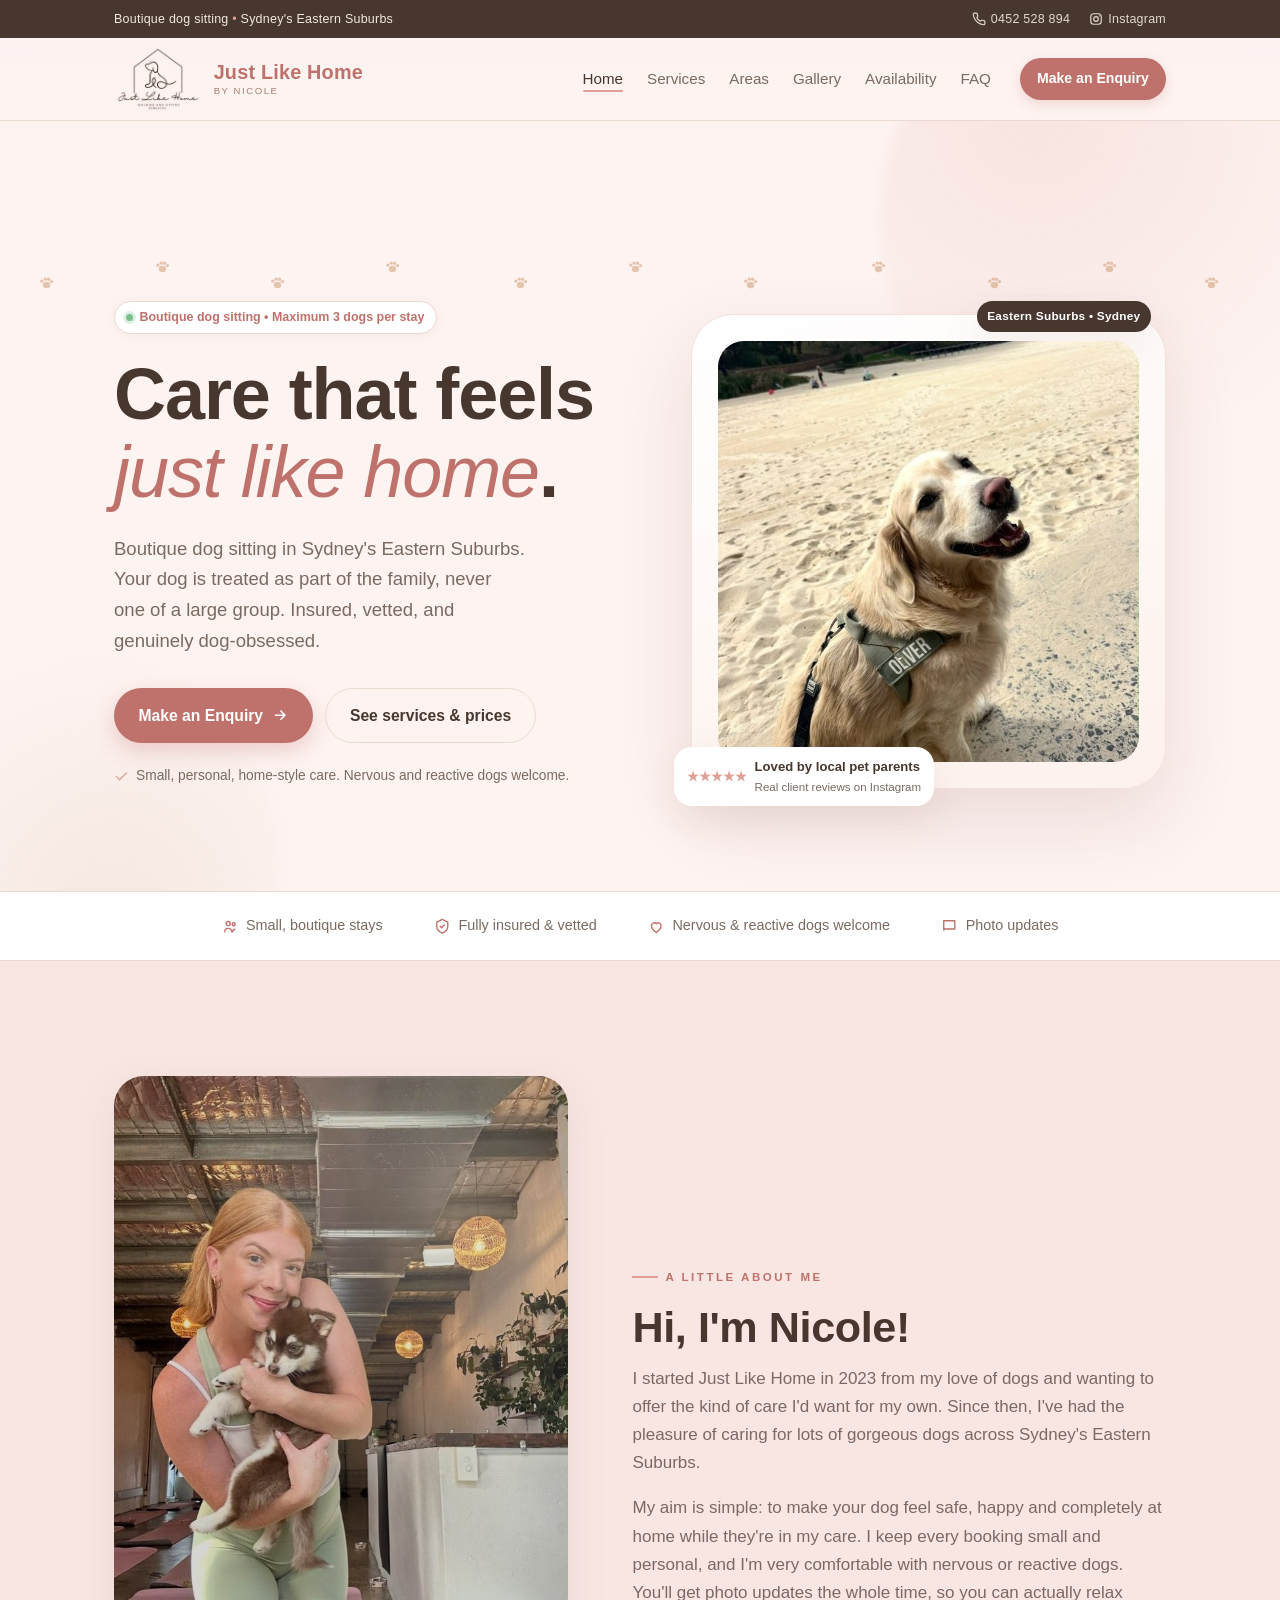
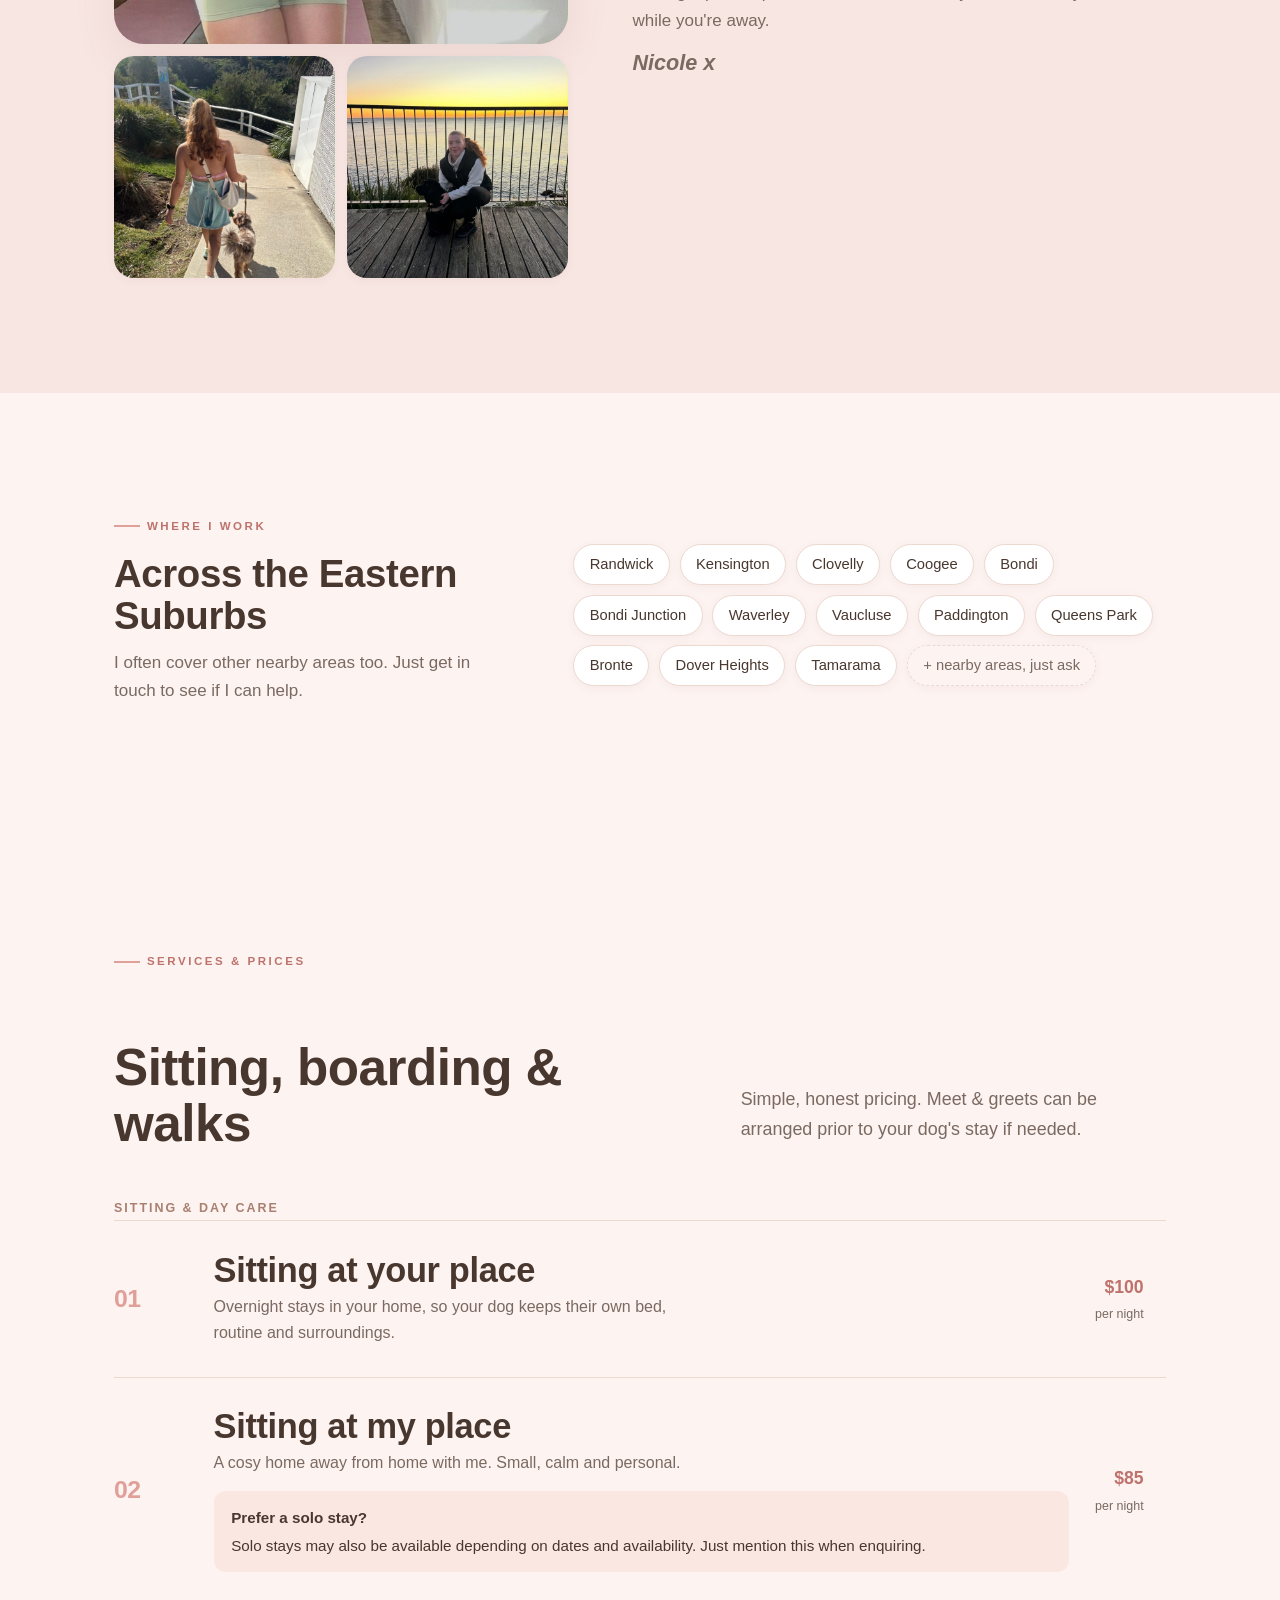
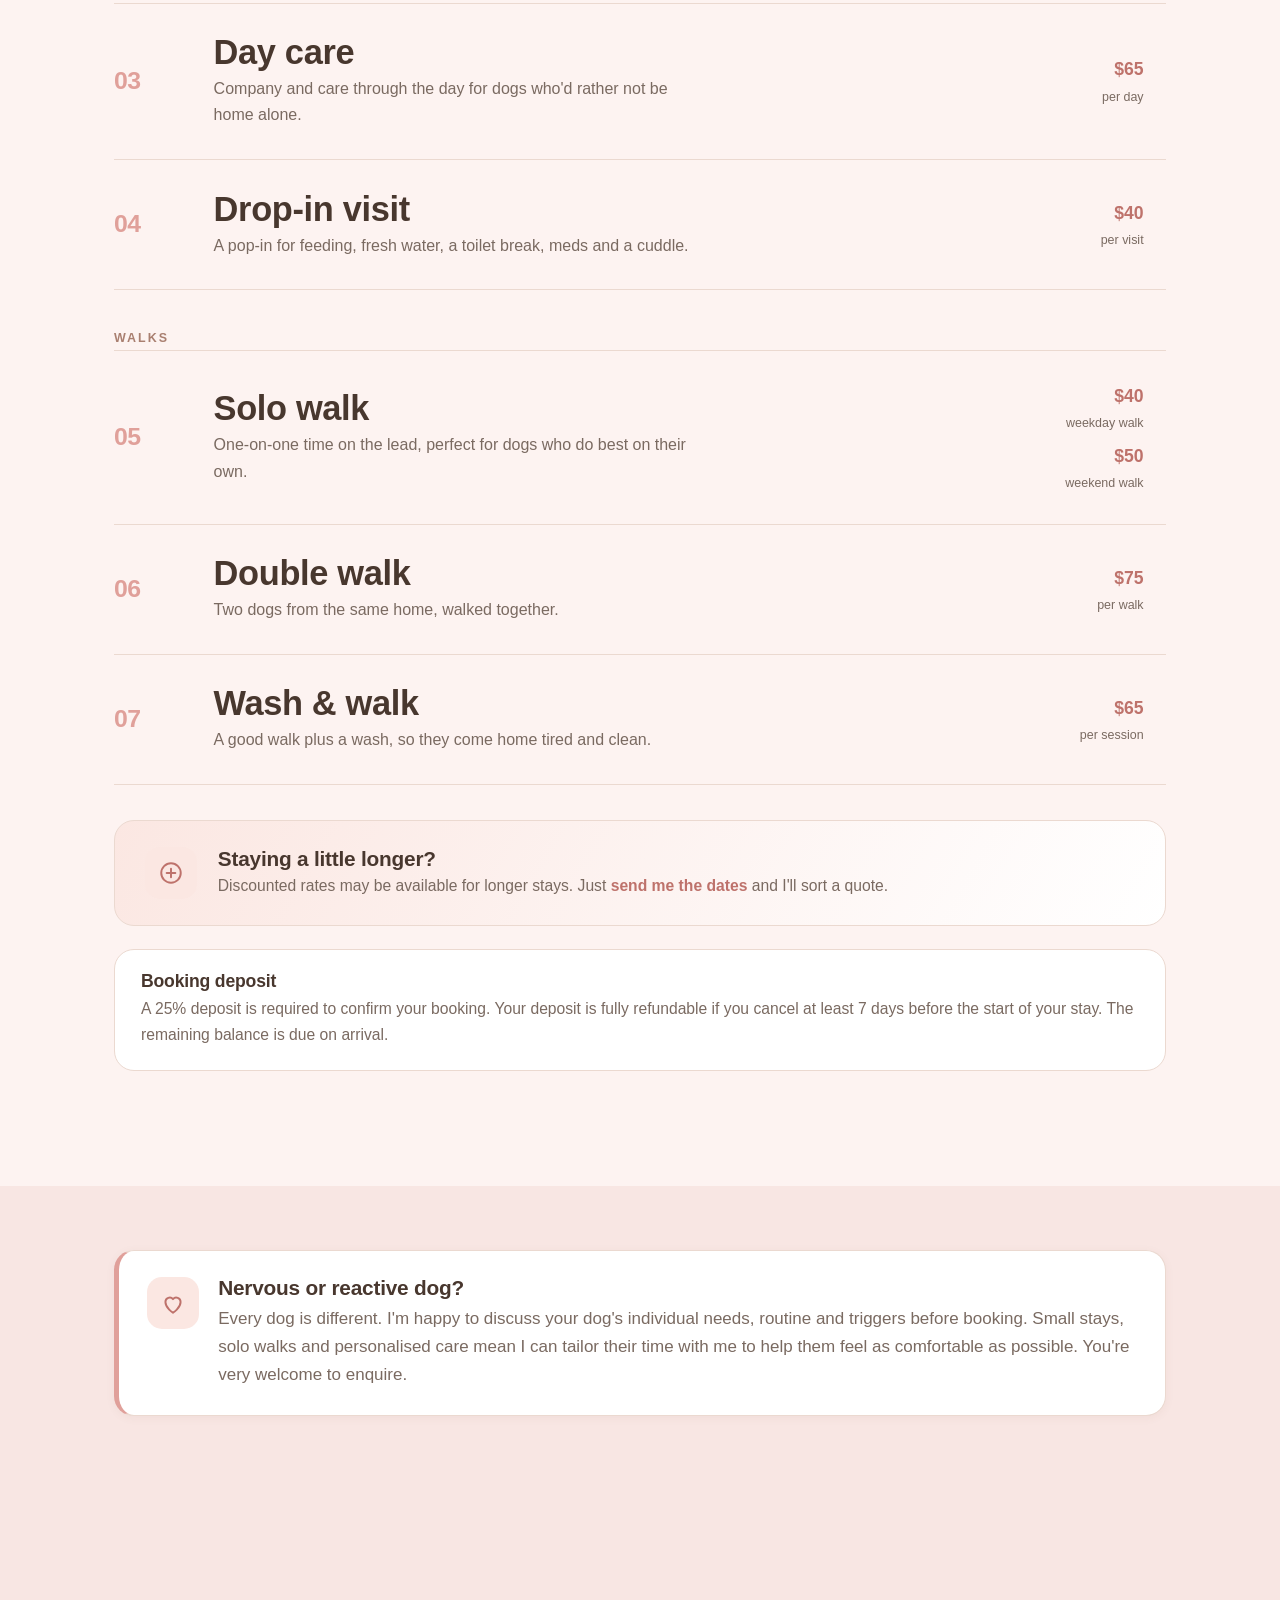
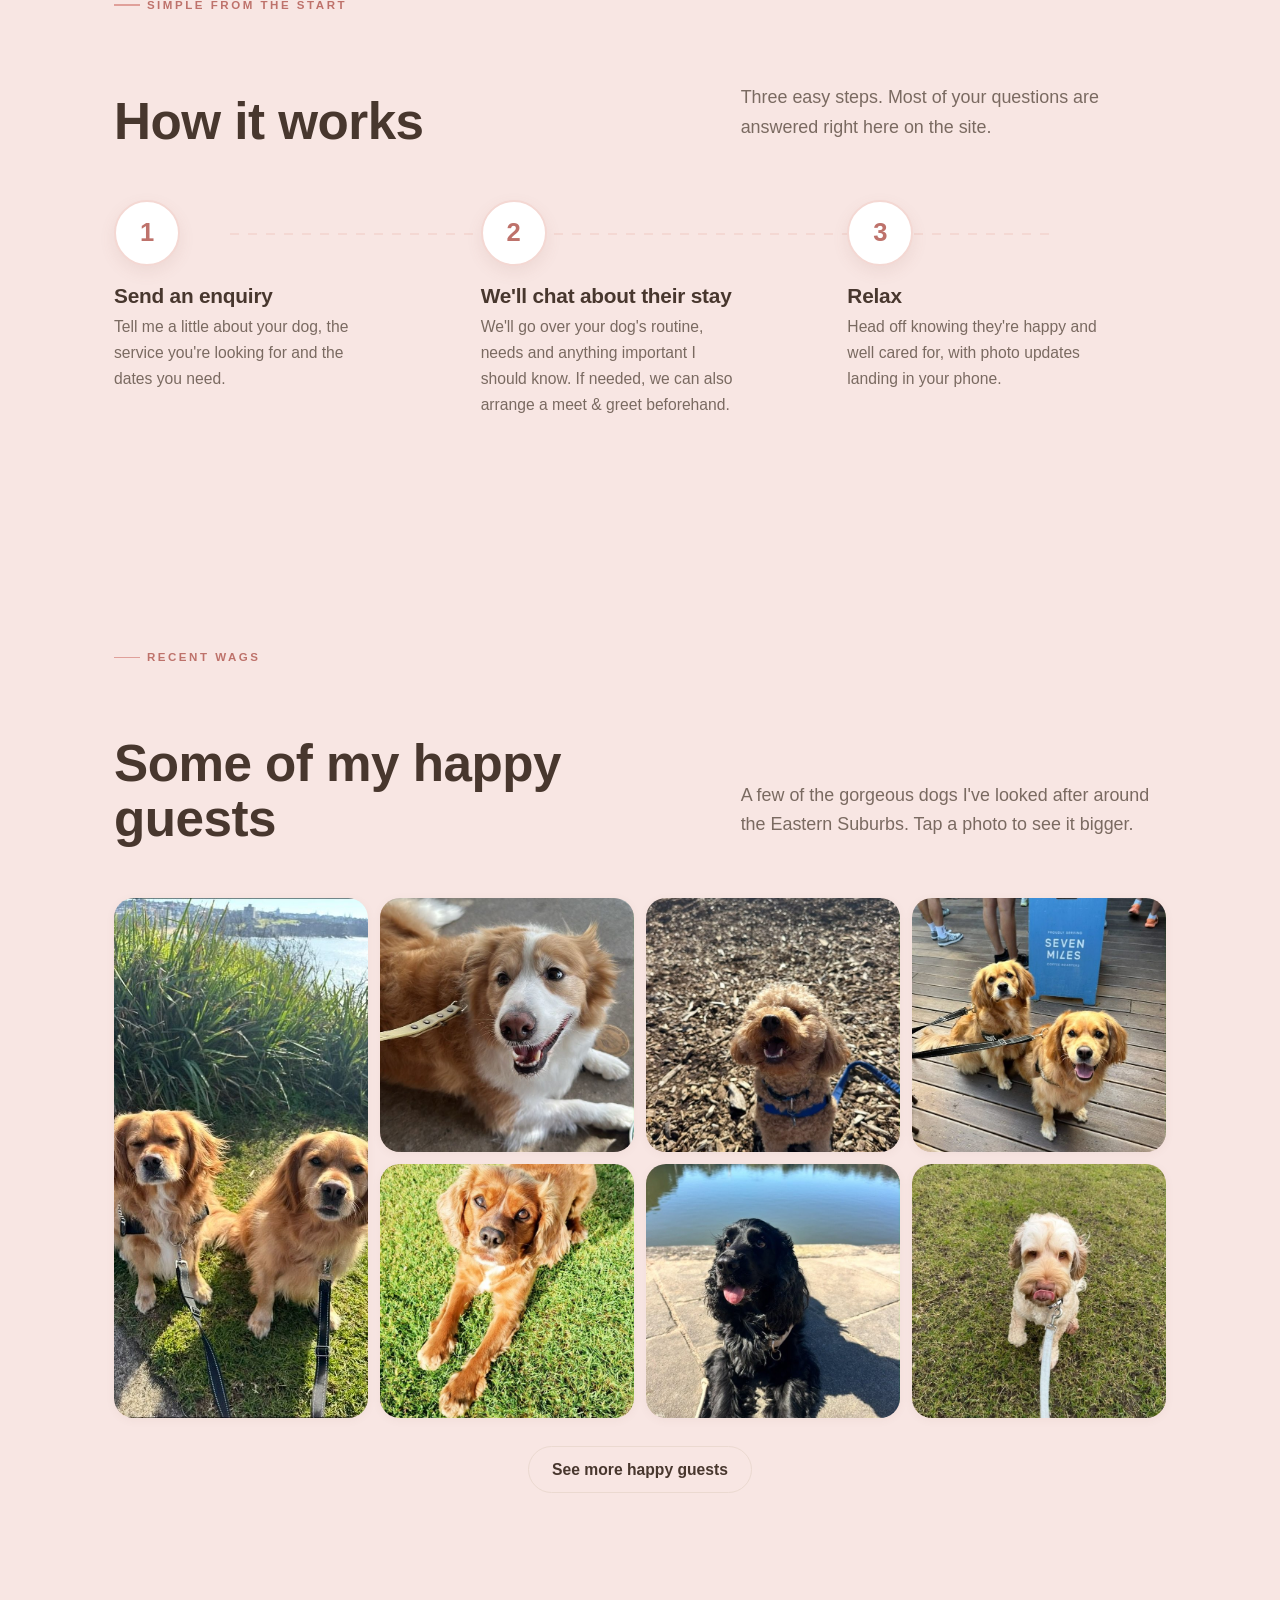
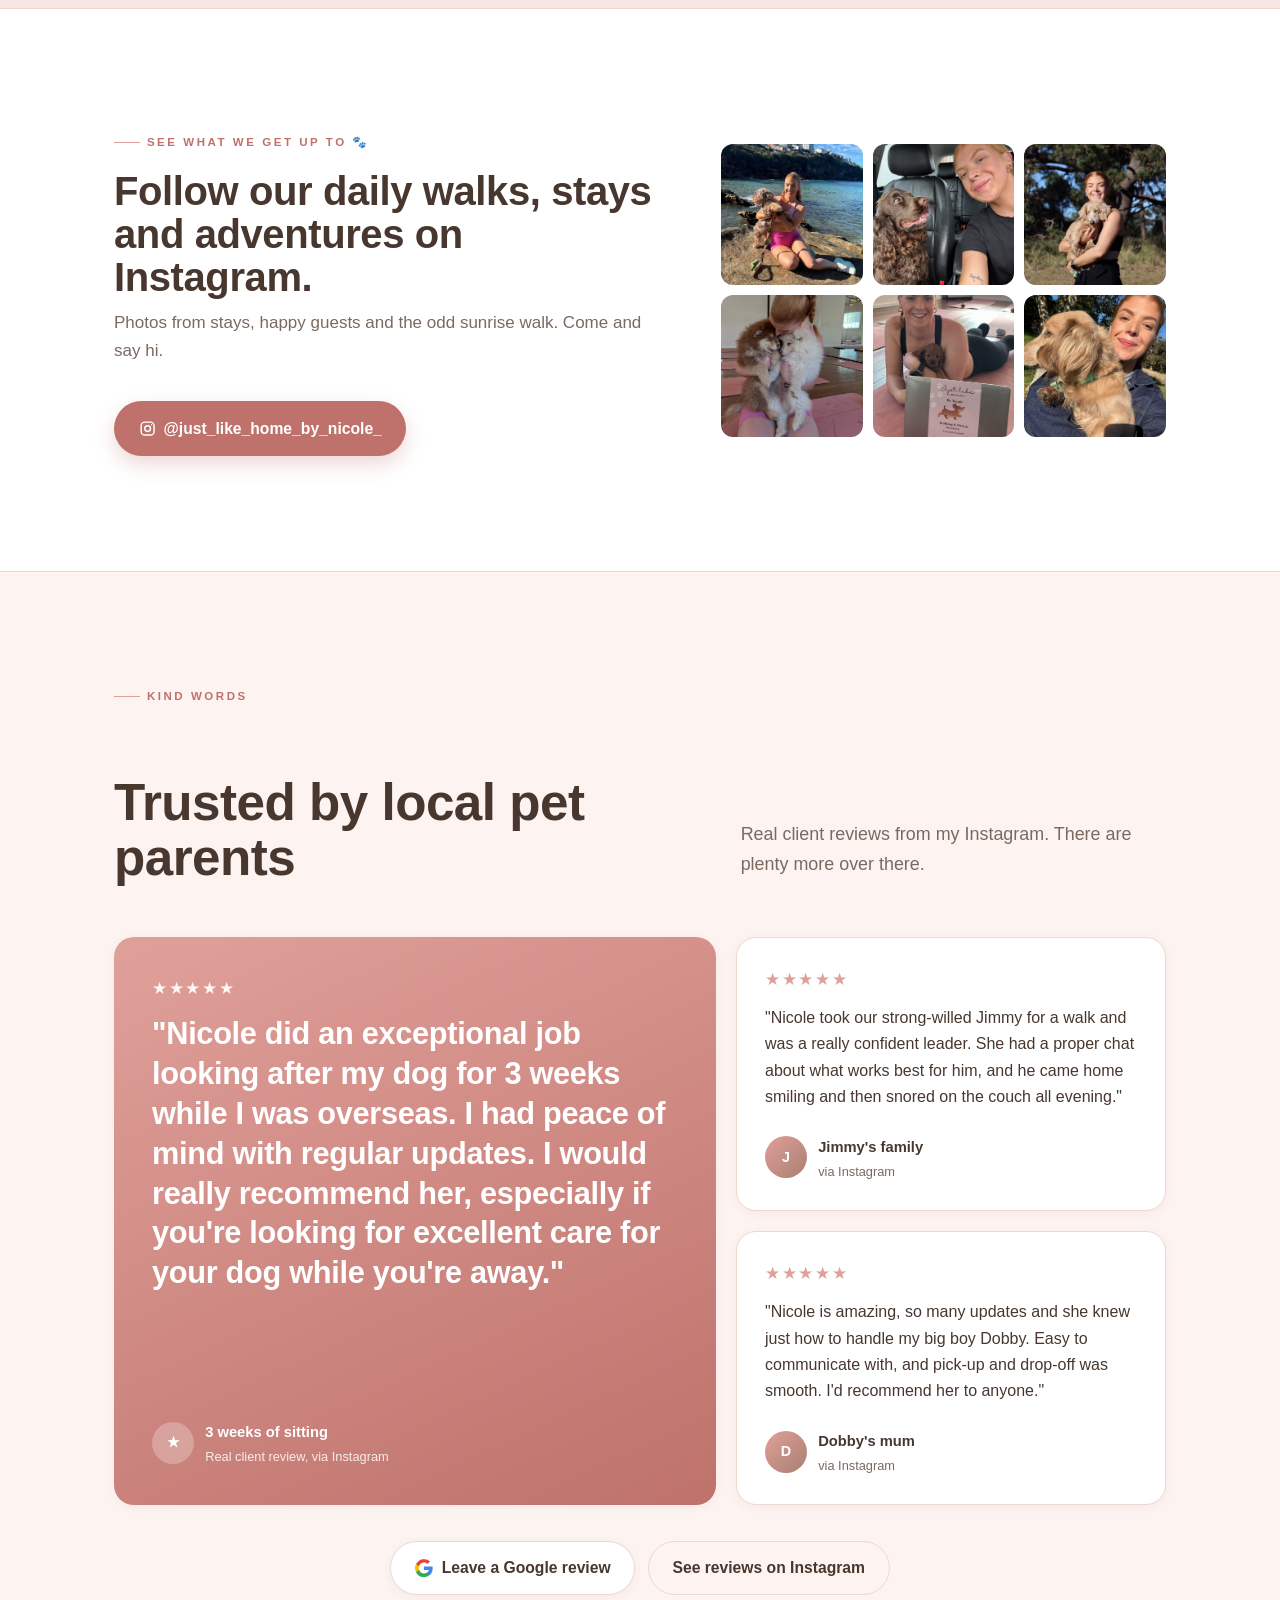
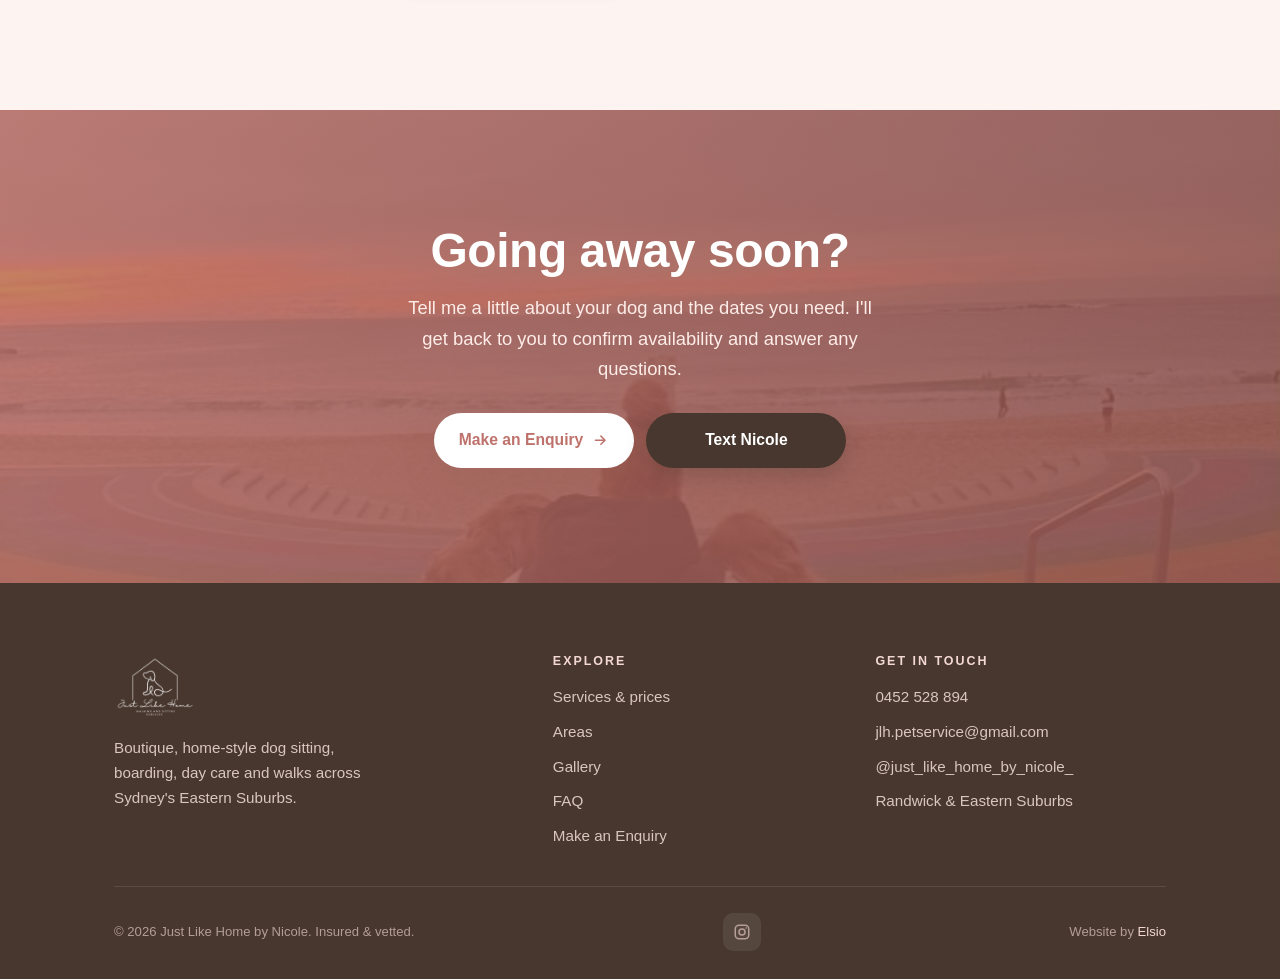
==== commit 5ad229e4: "Prices and services now editable from the Services tab of the Google Sheet; guide and manage page up" ====
--- a/index.html
+++ b/index.html
@@ -5,7 +5,7 @@
   <meta name="viewport" content="width=device-width, initial-scale=1.0">
   <title>Just Like Home by Nicole | Boutique dog sitting, Eastern Suburbs Sydney</title>
   <meta name="description" content="Just Like Home by Nicole. Small-scale, personal dog sitting, boarding, day care and walks across Sydney's Eastern Suburbs. Maximum 3 dogs per stay. Insured and vetted.">
-  <link rel="stylesheet" href="css/styles.css?v=9">
+  <link rel="stylesheet" href="css/styles.css?v=17">
   <script>document.documentElement.className += ' js';</script>
 </head>
 <body>
@@ -166,8 +166,11 @@
         <p>Simple, honest pricing. Meet &amp; greets can be arranged prior to your dog's stay if needed.</p>
       </div>
 
-      <h3 class="menu-cat reveal">Sitting &amp; day care</h3>
-      <div class="menu reveal">
+      <!-- Services and prices come from the Services tab of Nicole's Google Sheet.
+           What follows is the fallback shown if that sheet is ever unreachable. -->
+      <div id="servicesMenu" class="reveal">
+      <h3 class="menu-cat">Sitting &amp; day care</h3>
+      <div class="menu">
         <article class="menu__row">
           <span class="menu__num">01</span>
           <div class="menu__main">
@@ -203,8 +206,8 @@
         </article>
       </div>
 
-      <h3 class="menu-cat reveal">Walks</h3>
-      <div class="menu reveal">
+      <h3 class="menu-cat">Walks</h3>
+      <div class="menu">
         <article class="menu__row">
           <span class="menu__num">05</span>
           <div class="menu__main">
@@ -232,6 +235,8 @@
           </div>
           <span class="menu__price">$65<em>per session</em></span>
         </article>
+      </div>
+
       </div>
 
       <div class="menu__note reveal">
@@ -443,6 +448,8 @@
     <img src="" alt="">
   </div>
 
+  <script src="js/availability.js"></script>
+  <script src="js/services.js"></script>
   <script src="js/main.js"></script>
 </body>
 </html>
--- a/css/styles.css
+++ b/css/styles.css
@@ -362,7 +362,13 @@
 .gallery__grid img{ width:100%; height:100%; object-fit:cover; transition:transform .6s ease; display:block; }
 .gallery__grid figure:hover img{ transform:scale(1.06); }
 .gallery__grid figure.tall{ grid-row:span 2; aspect-ratio:auto; }
-@media (max-width:700px){ .gallery__grid{ grid-template-columns:repeat(2,1fr); } .gallery__grid figure.tall{ grid-row:auto; aspect-ratio:1/1; } }
+@media (max-width:700px){
+  .gallery__grid{ grid-template-columns:repeat(2,1fr); }
+  .gallery__grid figure.tall{ grid-row:auto; aspect-ratio:1/1; }
+  /* two columns means an odd number of photos leaves one stranded on the last
+     row. Drop one tile in each state so the grid always ends square. */
+  .gallery:not(.expanded) .gallery__grid figure:nth-of-type(7){ display:none; }
+}
 
 /* CTA with photo background */
 .cta__bg{ position:absolute; inset:0; z-index:0; }
@@ -542,3 +548,73 @@
 .btn--google:hover{ border-color:var(--rose); box-shadow:var(--shadow-md); }
 .btn--google svg{ width:1.15em; height:1.15em; }
 .rev-actions{ display:flex; gap:.8rem; justify-content:center; align-items:center; flex-wrap:wrap; margin-top:2.2rem; }
+
+/* ---------- availability calendar (hotel style) ---------- */
+.avc{ background:var(--white); border:1px solid var(--line); border-radius:var(--r-md); padding:clamp(18px,3vw,30px); box-shadow:var(--shadow-sm); }
+.avc__top{ display:flex; justify-content:space-between; align-items:center; gap:1rem; flex-wrap:wrap; margin-bottom:1.4rem; }
+.avc__legend{ display:flex; gap:1.1rem; flex-wrap:wrap; font-size:.86rem; color:var(--ink-soft); }
+.avc__legend span{ display:inline-flex; align-items:center; gap:.45em; }
+.avc__key{ width:14px; height:14px; border-radius:5px; flex:none; }
+.avc__key.free{ background:#E4F0E7; border:1px solid #9CC9A8; }
+.avc__key.limited{ background:#FBEBD6; border:1px solid #E0B274; }
+.avc__key.full{ background:var(--blush); border:1px solid var(--rose); }
+.avc__nav{ display:flex; gap:.5rem; }
+.avc__nav button{ width:40px; height:40px; border-radius:12px; border:1px solid var(--line); background:var(--white);
+  color:var(--ink); font-size:1.1rem; cursor:pointer; transition:.2s; line-height:1; }
+.avc__nav button:hover:not(:disabled){ border-color:var(--rose); color:var(--rose-deep); }
+.avc__nav button:disabled{ opacity:.35; cursor:default; }
+.avc__months{ display:grid; grid-template-columns:repeat(3,1fr); gap:clamp(1rem,2.5vw,2rem); }
+.avc__mname{ font-weight:700; color:var(--ink); margin-bottom:.7rem; font-size:1rem; }
+.avc__grid{ display:grid; grid-template-columns:repeat(7,1fr); gap:4px; }
+.avc__dow{ font-size:.66rem; font-weight:700; letter-spacing:.06em; text-transform:uppercase;
+  color:var(--clay); text-align:center; padding-bottom:.3rem; }
+.avc__pad{ aspect-ratio:1; }
+.avc__day{ aspect-ratio:1; display:grid; place-items:center; border-radius:8px; font-size:.82rem;
+  font-weight:600; color:var(--ink); background:#E4F0E7; border:1px solid #9CC9A8; }
+.avc__day.is-limited{ background:#FBEBD6; border-color:#E0B274; }
+.avc__day.is-full{ background:var(--blush); border-color:var(--rose); color:var(--rose-deep); text-decoration:line-through; }
+.avc__day.is-past{ background:transparent; border-color:transparent; color:#CDBDB4; font-weight:400; }
+.avc__note{ margin-top:1.3rem; font-size:.9rem; color:var(--ink-soft); display:flex; gap:.6rem; align-items:flex-start; }
+.avc__note svg{ width:1.15em; height:1.15em; color:var(--rose-deep); flex:none; margin-top:.15em; }
+@media (max-width:900px){ .avc__months{ grid-template-columns:1fr 1fr; } }
+@media (max-width:620px){ .avc__months{ grid-template-columns:1fr; } .avc__day{ font-size:.9rem; } }
+
+/* ---------- live date availability note on the enquiry form ---------- */
+.datestatus{ margin:-4px 0 16px; padding:0; font-size:.92rem; line-height:1.5; }
+.datestatus:empty{ display:none; }
+.datestatus{ border-radius:12px; padding:.7em .95em; border:1px solid transparent; }
+.datestatus.is-free{ background:#E8F3EB; border-color:#9CC9A8; color:#2F6B41; }
+.datestatus.is-limited{ background:#FBEBD6; border-color:#E0B274; color:#8A5A16; }
+.datestatus.is-full{ background:var(--blush-2); border-color:var(--rose); color:var(--rose-deep); }
+.datestatus.is-note{ background:var(--cream-2); border-color:var(--line); color:var(--ink-soft); }
+
+/* ---------- manage availability page ---------- */
+.mrow{ display:grid; grid-template-columns:1fr 1fr 1fr auto; gap:.8rem; align-items:end;
+  background:var(--white); border:1px solid var(--line); border-radius:var(--r-md); padding:16px 18px; margin-bottom:.8rem; }
+.mrow label{ display:flex; flex-direction:column; gap:.3rem; font-size:.78rem; font-weight:700;
+  letter-spacing:.04em; text-transform:uppercase; color:var(--clay); }
+.mrow input, .mrow select{ font-family:inherit; font-size:1rem; color:var(--ink); background:var(--cream);
+  border:1.5px solid var(--line); border-radius:12px; padding:.6em .7em; }
+.mrow input:focus, .mrow select:focus{ outline:none; border-color:var(--rose); background:#fff; }
+.mdel{ background:transparent; border:1.5px solid var(--line); color:var(--ink-soft); border-radius:12px;
+  padding:.7em 1em; cursor:pointer; font-family:inherit; font-size:.9rem; font-weight:600; }
+.mdel:hover{ border-color:var(--rose); color:var(--rose-deep); }
+@media (max-width:720px){ .mrow{ grid-template-columns:1fr 1fr; } .mdel{ grid-column:1 / -1; } }
+
+/* must sit after the .more display rules above, otherwise source order wins */
+@media (max-width:700px){
+  .gallery.expanded .gallery__grid figure:nth-of-type(19){ display:none; }
+}
+
+/* ---------- printing the guide to PDF ---------- */
+@media print{
+  .masthead, .foot{ display:none !important; }
+  body{ background:#fff; font-size:12pt; }
+  .pagehero{ background:none; padding-block:0 18px; }
+  .section{ padding-block:0; }
+  .guide h2{ break-after:avoid; page-break-after:avoid; margin-top:22px; }
+  .gcard, .gtoc a, .gsteps li{ break-inside:avoid; page-break-inside:avoid; }
+  .gtoc{ display:none; }
+  a{ color:inherit; text-decoration:none; }
+  code{ background:#F3EAE6; }
+}
